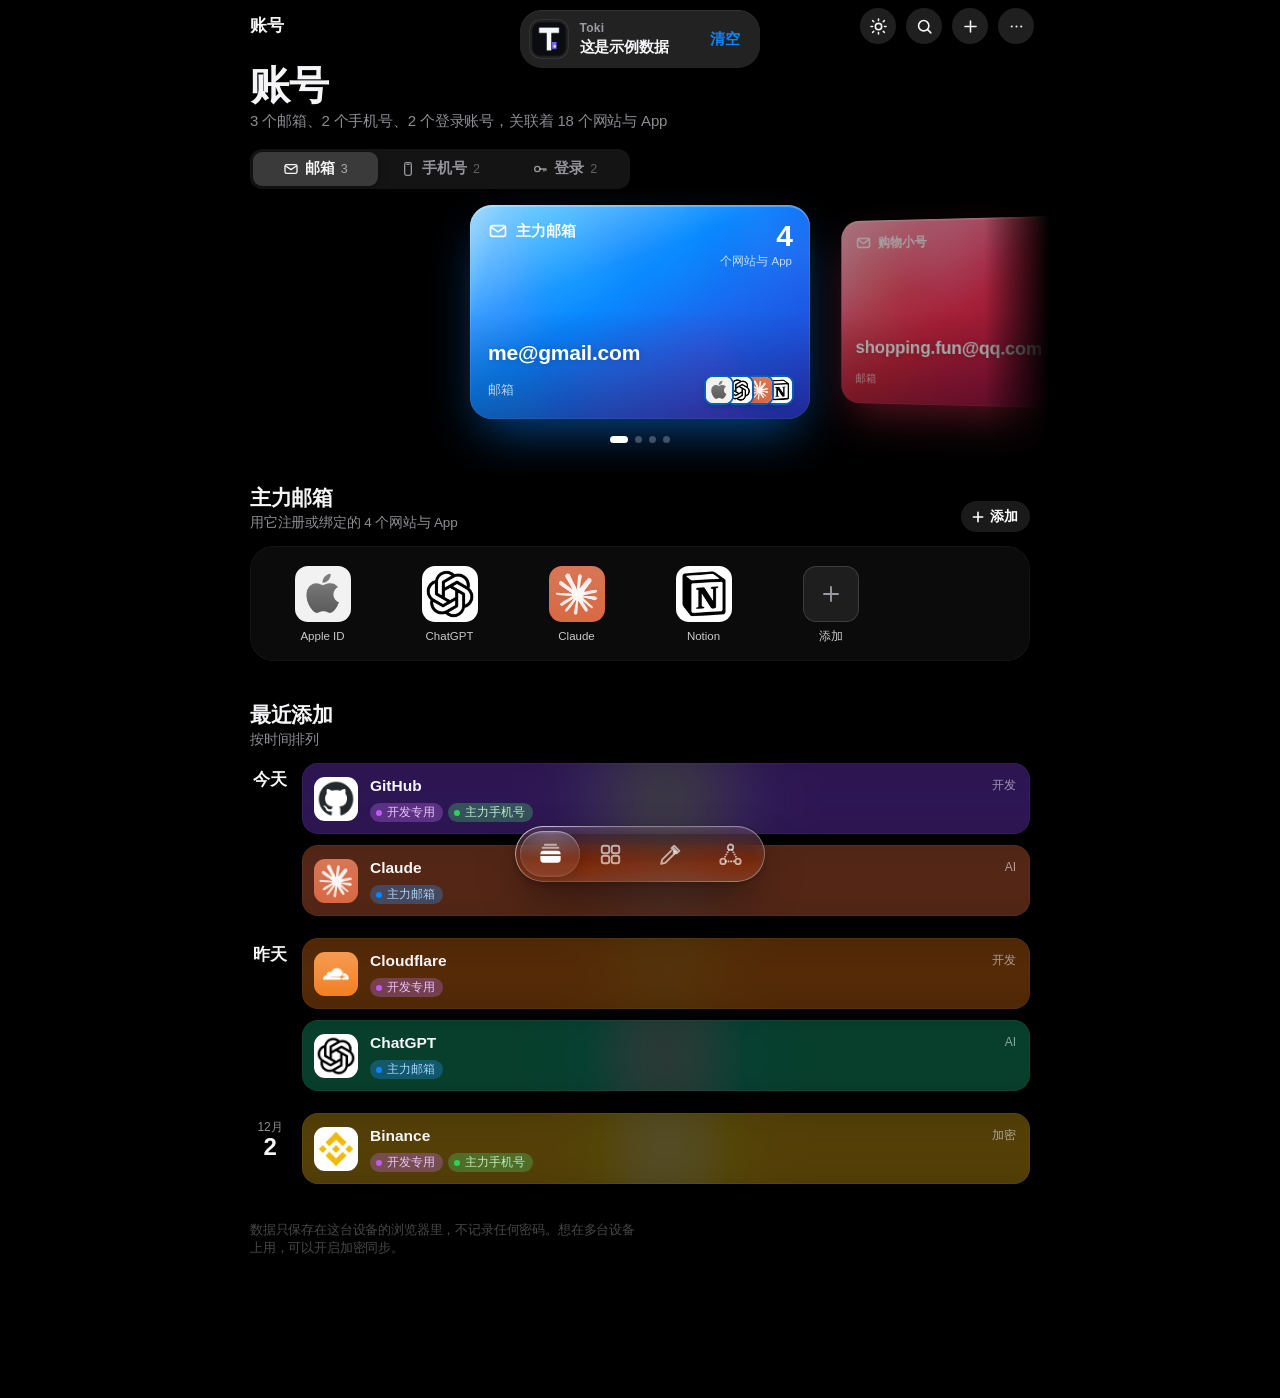
==== index.html @ 4f275119 "feat: 分类手填/备注位置/关闭按钮/平台搜索/品牌文案/Token关联账号+关系图密钥列" ====
<!doctype html>
<html lang="zh-CN">
<head>
  <meta charset="utf-8" />
  <meta name="viewport" content="width=device-width, initial-scale=1, viewport-fit=cover" />
  <meta name="theme-color" content="#000000" />
  <meta name="apple-mobile-web-app-capable" content="yes" />
  <meta name="mobile-web-app-capable" content="yes" />
  <meta name="apple-mobile-web-app-status-bar-style" content="black-translucent" />
  <meta name="apple-mobile-web-app-title" content="Toki" />
  <meta name="description" content="账号关系与 API Token 管理，一眼看清" />
  <title>Toki · 账号与密钥</title>
  <script>try{if(localStorage.getItem("atlas.theme")==="light"){document.documentElement.dataset.theme="light";document.querySelector('meta[name="apple-mobile-web-app-status-bar-style"]').content="default";document.querySelector('meta[name="theme-color"]').content="#f2f2f7"}}catch(e){}</script>
  <link rel="icon" href="logo.svg?v=toki1" type="image/svg+xml" />
  <link rel="manifest" href="manifest.webmanifest" />
  <link rel="apple-touch-icon" href="icon.png?v=toki1" />
  <link rel="stylesheet" href="styles.css?v=toki1" />
</head>
<body>
  <div class="glow" id="glow"></div>

  <header class="top" id="top">
    <div class="top-bar">
      <div class="top-title" id="topTitle">账号</div>
      <div class="top-actions">
        <button class="round theme-btn" id="themeBtn" data-act="theme" aria-label="切换深浅色"><svg class="sun" viewBox="0 0 24 24"><circle cx="12" cy="12" r="4"/><path d="M12 2.5v2M12 19.5v2M4.6 4.6l1.4 1.4M18 18l1.4 1.4M2.5 12h2M19.5 12h2M4.6 19.4 6 18M18 6l1.4-1.4"/></svg><svg class="moon" viewBox="0 0 24 24"><path d="M20 14.5A8 8 0 0 1 9.5 4a8 8 0 1 0 10.5 10.5Z"/></svg></button>
        <button class="round" id="openSearch" aria-label="搜索"><svg viewBox="0 0 24 24"><circle cx="11" cy="11" r="6.5"/><path d="m20 20-4-4"/></svg></button>
        <button class="round" id="addBtn" aria-label="添加"><svg viewBox="0 0 24 24"><path d="M12 5v14M5 12h14"/></svg></button>
        <button class="round" id="menuBtn" aria-label="更多"><svg viewBox="0 0 24 24"><circle cx="6" cy="12" r="1.3" class="f"/><circle cx="12" cy="12" r="1.3" class="f"/><circle cx="18" cy="12" r="1.3" class="f"/></svg></button>
      </div>
    </div>
    <div class="menu" id="menu" role="menu">
      <button data-act="sync"><span>加密同步<small>未开启</small></span><svg viewBox="0 0 24 24"><path d="M7 18a4.5 4.5 0 0 1-.6-8.96A6 6 0 0 1 18 9a4 4 0 0 1-.5 9H7Z"/></svg></button>
      <div class="menu-sep"></div>
      <button data-act="order"><span>调整卡片顺序</span><svg viewBox="0 0 24 24"><path d="M7 4v16M3.5 7.5 7 4l3.5 3.5M17 20V4M13.5 16.5 17 20l3.5-3.5"/></svg></button>
      <button data-act="privacy"><span>隐藏号码</span><svg viewBox="0 0 24 24"><path d="M3 12s3.5-6 9-6 9 6 9 6-3.5 6-9 6-9-6-9-6Z"/><circle cx="12" cy="12" r="2.5"/></svg></button>
      <button data-act="export"><span>导出备份</span><svg viewBox="0 0 24 24"><path d="M12 15V3M7 8l5-5 5 5M5 14v5a2 2 0 0 0 2 2h10a2 2 0 0 0 2-2v-5"/></svg></button>
      <button data-act="import"><span>导入备份</span><svg viewBox="0 0 24 24"><path d="M12 3v12M7 10l5 5 5-5M5 14v5a2 2 0 0 0 2 2h10a2 2 0 0 0 2-2v-5"/></svg></button>
      <button data-act="demo"><span>载入示例</span><svg viewBox="0 0 24 24"><path d="M4 6h16M4 12h16M4 18h10"/></svg></button>
      <div class="menu-sep"></div>
      <button data-act="download"><span>下载 App<small>GitHub Releases</small></span><svg viewBox="0 0 24 24"><path d="M14 4h6v6M20 4l-9 9M18 14v5a1 1 0 0 1-1 1H5a1 1 0 0 1-1-1V7a1 1 0 0 1 1-1h5"/></svg></button>
      <button data-act="wipe" class="destructive"><span>清空全部数据</span><svg viewBox="0 0 24 24"><path d="M4 7h16M10 11v6M14 11v6M6 7l1 13h10l1-13M9 7V4h6v3"/></svg></button>
    </div>
  </header>

  <main>
    <!-- 首页 -->
    <section class="view active" data-view="home">
      <div class="hello">
        <h1 class="large">账号</h1>
        <p class="summary" id="summary"></p>
      </div>
      <div class="kind-seg" id="kindSeg" hidden></div>
      <div class="wallet" id="wallet"></div>
      <div class="dots" id="dots"></div>

      <div class="block">
        <div class="block-head"><div><h2 id="gridTitle"></h2><p class="block-sub" id="gridSub"></p></div><button class="pill-btn" id="gridAdd"><svg viewBox="0 0 24 24"><path d="M12 5v14M5 12h14"/></svg>添加</button></div>
        <div class="panel"><div class="grid" id="grid"></div></div>
      </div>

      <div class="block">
        <div class="block-head"><div><h2>最近添加</h2><p class="block-sub">按时间排列</p></div></div>
        <div class="timeline" id="timeline"></div>
      </div>
    </section>

    <!-- 全部网站 -->
    <section class="view" data-view="sites">
      <div class="hello"><h1 class="large">网站与 App</h1><p class="summary" id="sitesSummary"></p></div>
      <div class="filters" id="filters"></div>
      <div id="siteList"></div>
    </section>

    <!-- Tokens -->
    <section class="view" data-view="tokens">
      <div class="hello"><h1 class="large">Tokens</h1><p class="summary" id="tokensSummary"></p></div>
      <div class="filters" id="tokenFilters"></div>
      <div id="tokenList"></div>
    </section>

    <!-- 关系图 -->
    <section class="view" data-view="graph">
      <div class="hello"><h1 class="large">关系图</h1><p class="summary" id="graphSummary"></p></div>
      <div class="map" id="mapBox"></div>
      <p class="map-tip" id="mapTip">点一张卡片，只看它连着的；再点一下打开详情。</p>
    </section>

    <p class="footnote" id="footnote"></p>
  </main>

  <nav class="tabbar" id="tabbar">
    <span class="tab-thumb" id="tabThumb"></span>
    <button class="active" data-tab="home" aria-label="卡包"><svg class="o" viewBox="0 0 24 24"><path d="M7 4.2h10M5 6.9h14"/><rect x="3" y="9.6" width="18" height="10.6" rx="2.8"/><path d="M3 13.4h18"/></svg><svg class="f" viewBox="0 0 24 24"><path d="M7 4.2h10M5 6.9h14" opacity=".55"/><path class="fl" fill-rule="evenodd" d="M5.8 9.6h12.4a2.8 2.8 0 0 1 2.8 2.8v5a2.8 2.8 0 0 1-2.8 2.8H5.8A2.8 2.8 0 0 1 3 17.4v-5a2.8 2.8 0 0 1 2.8-2.8ZM3 12.6v1.6h18v-1.6Z"/></svg></button>
    <button data-tab="sites" aria-label="全部 App"><svg class="o" viewBox="0 0 24 24"><rect x="3.6" y="3.6" width="7.2" height="7.2" rx="2.2"/><rect x="13.2" y="3.6" width="7.2" height="7.2" rx="2.2"/><rect x="3.6" y="13.2" width="7.2" height="7.2" rx="2.2"/><rect x="13.2" y="13.2" width="7.2" height="7.2" rx="2.2"/></svg><svg class="f" viewBox="0 0 24 24"><rect class="fl" x="3.2" y="3.2" width="8" height="8" rx="2.4"/><rect class="fl" x="12.8" y="3.2" width="8" height="8" rx="2.4"/><rect class="fl" x="3.2" y="12.8" width="8" height="8" rx="2.4"/><rect class="fl" x="12.8" y="12.8" width="8" height="8" rx="2.4"/></svg></button>
    <button data-tab="tokens" aria-label="Tokens"><svg class="o" viewBox="0 0 24 24"><path d="M14.5 5.5 18.5 9.5M15.5 3.5l5 5-2.5 2.5-5-5zM12.5 8.5 4 17l-1 4 4-1 8.5-8.5"/><circle cx="16" cy="10" r="1"/></svg><svg class="f" viewBox="0 0 24 24"><path class="fl" d="M12.4 8.1 4 16.5 3 21l4.5-1 8.4-8.4-3.5-3.5ZM16.6 3.3l4.1 4.1-2.2 2.2-4.1-4.1 2.2-2.2Z"/></svg></button>
    <button data-tab="graph" aria-label="关系图"><svg class="o" viewBox="0 0 24 24"><path class="dot" d="M10.4 7.6 6.2 15.4M13.6 7.6l4.2 7.8M7.6 18.6h8.8"/><circle cx="12" cy="5" r="2.6"/><circle cx="4.8" cy="18.6" r="2.6"/><circle cx="19.2" cy="18.6" r="2.6"/></svg><svg class="f" viewBox="0 0 24 24"><path class="dot" d="M10.4 7.6 6.2 15.4M13.6 7.6l4.2 7.8M7.6 18.6h8.8"/><circle class="fl" cx="12" cy="5" r="3.2"/><circle class="fl" cx="4.8" cy="18.6" r="3.2"/><circle class="fl" cx="19.2" cy="18.6" r="3.2"/></svg></button>
  </nav>

  <div class="scrim" id="scrim"></div>
  <div class="sheet" id="sheet" role="dialog" aria-modal="true"><div class="grabber"></div><div class="sheet-inner" id="sheetInner"></div></div>

  <div class="spot-layer" id="spotLayer">
    <div class="spot">
      <div class="spot-field">
        <svg viewBox="0 0 24 24"><circle cx="11" cy="11" r="6.5"/><path d="m20 20-4-4"/></svg>
        <input id="spotInput" placeholder="网站名、邮箱，或号码后四位" autocomplete="off" enterkeyhint="search" />
        <button class="spot-cancel" id="spotCancel">取消</button>
      </div>
      <div class="spot-results" id="spotResults"></div>
    </div>
  </div>

  <div class="toast" id="toast"></div>
  <input type="file" id="fileInput" accept="application/json" hidden />
  <script src="tokens.js?v=toki1"></script>
  <script src="app.js?v=toki1"></script>
<script>if("serviceWorker" in navigator&&location.protocol.startsWith("http"))addEventListener("load",()=>navigator.serviceWorker.register("sw.js"));</script>
</body>
</html>
---- styles.css ----
/* Atlas v3 — cinematic dark, Wallet-style identity cards */
:root{
  --bg:#000;
  --surface:rgba(255,255,255,.07);
  --surface-solid:#1c1c1e;
  --surface-2:#2c2c2e;
  --fill:rgba(118,118,128,.24);
  --fill-2:rgba(118,118,128,.36);
  --label:#f5f5f7;
  --secondary:rgba(235,235,245,.6);
  --tertiary:rgba(235,235,245,.3);
  --separator:rgba(255,255,255,.1);
  --tint:#0a84ff;
  --red:#ff453a;
  --accent:#0a84ff;
  --spring:cubic-bezier(.32,.72,0,1);
  --bounce:cubic-bezier(.34,1.45,.64,1);
  --font:-apple-system,BlinkMacSystemFont,"SF Pro Text","SF Pro Display","PingFang SC","Helvetica Neue","Microsoft YaHei",sans-serif;
  color-scheme:dark;
}
*{box-sizing:border-box;margin:0;padding:0;-webkit-tap-highlight-color:transparent}
html{background:#000}
body{font-family:var(--font);background:#000;color:var(--label);-webkit-font-smoothing:antialiased;font-size:17px;line-height:1.35;letter-spacing:-.01em;min-height:100vh;overflow-x:hidden}
button{font:inherit;color:inherit;background:none;border:0;cursor:pointer}
input,textarea{font:inherit;color:inherit}
a{color:inherit;text-decoration:none}
svg{width:22px;height:22px;fill:none;stroke:currentColor;stroke-width:1.7;stroke-linecap:round;stroke-linejoin:round;flex:none}
svg .f{fill:currentColor;stroke:none}
:focus-visible{outline:2.5px solid color-mix(in srgb,var(--tint) 70%,transparent);outline-offset:2px;border-radius:12px}

/* page glow takes the colour of the card in front */
.glow{position:fixed;inset:-20vh -20vw auto;height:90vh;z-index:-1;pointer-events:none;
  background:radial-gradient(60% 55% at 50% 30%,color-mix(in srgb,var(--accent) 42%,transparent),transparent 70%);
  opacity:.75;transition:background 0s;filter:saturate(1.1)}
.glow::after{content:"";position:absolute;inset:0;background:linear-gradient(180deg,transparent 40%,#000 95%)}

/* ---------- top bar ---------- */
.top{position:sticky;top:0;z-index:30;padding-top:env(safe-area-inset-top);transition:background .3s,box-shadow .3s}
.top.scrolled{background:rgba(0,0,0,.55);backdrop-filter:blur(24px) saturate(1.8);-webkit-backdrop-filter:blur(24px) saturate(1.8);box-shadow:0 .5px 0 var(--separator)}
.top-bar{max-width:820px;margin:0 auto;height:52px;display:flex;align-items:center;justify-content:space-between;padding:0 16px 0 20px}
.top-title{font-weight:600;font-size:17px;opacity:0;transform:translateY(5px);transition:opacity .25s,transform .35s var(--spring)}
.top.scrolled .top-title{opacity:1;transform:none}
.top-actions{display:flex;gap:10px}
.round{width:36px;height:36px;border-radius:50%;display:grid;place-items:center;background:rgba(255,255,255,.12);transition:transform .3s var(--bounce),background .2s}
.round svg{width:19px;height:19px;stroke-width:2}
.round:active{transform:scale(.88);background:rgba(255,255,255,.2)}

.menu{position:absolute;right:max(16px,calc(50% - 394px));top:calc(env(safe-area-inset-top) + 54px);width:240px;border-radius:16px;overflow:hidden;
  background:rgba(44,44,46,.82);backdrop-filter:blur(40px) saturate(1.8);-webkit-backdrop-filter:blur(40px) saturate(1.8);
  box-shadow:0 18px 60px rgba(0,0,0,.6);transform-origin:top right;transform:scale(.5);opacity:0;pointer-events:none;
  transition:transform .4s var(--spring),opacity .2s}
.menu.open{transform:none;opacity:1;pointer-events:auto}
.menu button{width:100%;display:flex;align-items:center;justify-content:space-between;padding:12px 16px;font-size:16px;text-align:left}
.menu button+button{box-shadow:inset 0 .5px 0 var(--separator)}
.menu button:active{background:var(--fill)}
.menu svg{width:20px;height:20px}
.menu .destructive{color:var(--red)}
.menu-sep{height:7px;background:rgba(0,0,0,.25)}

/* ---------- layout ---------- */
main{max-width:820px;margin:0 auto;padding:0 0 calc(110px + env(safe-area-inset-bottom))}
.view{display:none}
.view.active{display:block;animation:viewIn .45s var(--spring)}
@keyframes viewIn{from{opacity:0;transform:translateY(8px)}to{opacity:1;transform:none}}
.hello{padding:0 20px}
.large{font-size:34px;font-weight:700;letter-spacing:-.025em;line-height:1.15}
.summary{color:var(--secondary);font-size:15px;margin-top:3px;min-height:20px}
.block{padding:0 20px;margin-top:30px}
.block-head{display:flex;align-items:baseline;justify-content:space-between;margin-bottom:12px}
.block-head h2{font-size:22px;font-weight:700;letter-spacing:-.02em}
.link{color:var(--tint);font-size:16px}
.footnote{color:var(--tertiary);font-size:12.5px;line-height:1.5;margin:36px 20px 0;max-width:56ch}

/* ---------- wallet carousel ---------- */
.wallet{display:flex;gap:0;overflow-x:auto;scroll-snap-type:x mandatory;scrollbar-width:none;padding:22px 0 14px;-webkit-overflow-scrolling:touch}
.wallet::-webkit-scrollbar{display:none}
.wallet::before,.wallet::after{content:"";flex:0 0 calc(50% - min(39vw,170px))}
.wcard{flex:0 0 min(78vw,340px);aspect-ratio:1.586;scroll-snap-align:center;border-radius:22px;position:relative;overflow:hidden;text-align:left;
  background:var(--c);isolation:isolate;transform-origin:center;contain:layout paint;
  box-shadow:0 22px 50px -12px color-mix(in srgb,var(--c) 55%,transparent),0 2px 0 rgba(255,255,255,.25) inset,0 0 0 .5px rgba(255,255,255,.18) inset}
.wcard .poster{position:absolute;inset:-30%;z-index:-2;display:grid;grid-template-columns:repeat(3,1fr);opacity:.55;filter:blur(26px) saturate(1.7);transform:rotate(-12deg)}
.wcard .poster img,.wcard .poster b{width:100%;aspect-ratio:1;object-fit:cover;display:block;background:var(--pc,#fff)}
.wcard::before{content:"";position:absolute;inset:0;z-index:-1;
  background:linear-gradient(155deg,color-mix(in srgb,var(--c) 30%,rgba(255,255,255,.35)) 0%,transparent 38%),
             linear-gradient(0deg,rgba(0,0,0,.45),transparent 55%)}
.wcard .sheen{position:absolute;inset:0;z-index:-1;background:linear-gradient(105deg,transparent 35%,rgba(255,255,255,.22) 48%,transparent 60%);transform:translateX(-60%);pointer-events:none}
.wc-top{position:absolute;left:18px;right:18px;top:16px;display:flex;justify-content:space-between;align-items:flex-start}
.wc-kind{display:flex;align-items:center;gap:8px;font-size:15px;font-weight:600;color:rgba(255,255,255,.95)}
.wc-kind svg{width:20px;height:20px;stroke-width:2}
.wc-count{text-align:right;color:#fff;line-height:1}
.wc-count b{font-size:30px;font-weight:700;letter-spacing:-.03em;display:block}
.wc-count small{font-size:11.5px;opacity:.75}
.wc-value{position:absolute;left:18px;right:18px;bottom:52px;font-size:21px;font-weight:600;letter-spacing:-.01em;color:#fff;white-space:nowrap;overflow:hidden;text-overflow:ellipsis;text-shadow:0 1px 8px rgba(0,0,0,.25)}
.wc-foot{position:absolute;left:18px;right:18px;bottom:16px;display:flex;align-items:center;justify-content:space-between}
.wc-note{font-size:12.5px;color:rgba(255,255,255,.72);white-space:nowrap;overflow:hidden;text-overflow:ellipsis;max-width:45%}
.stack{display:flex;flex-direction:row-reverse}
.stack .icon{width:26px;height:26px;border-radius:7px;margin-left:-8px;box-shadow:0 0 0 1.5px color-mix(in srgb,var(--c) 70%,#000)}
.stack .more{width:26px;height:26px;border-radius:7px;margin-left:-8px;background:rgba(0,0,0,.4);color:#fff;font-size:11px;font-weight:600;display:grid;place-items:center;box-shadow:0 0 0 1.5px color-mix(in srgb,var(--c) 70%,#000)}
.wcard.ghost{background:transparent;box-shadow:inset 0 0 0 1.5px rgba(255,255,255,.18);display:grid;place-items:center;color:var(--secondary)}
.wcard.ghost::before{display:none}
.wcard.ghost div{display:flex;flex-direction:column;align-items:center;gap:8px;font-size:15px}
.wcard.ghost svg{width:30px;height:30px}
.dots{display:flex;justify-content:center;gap:7px;height:8px}
.dots i{width:7px;height:7px;border-radius:4px;background:rgba(255,255,255,.25);transition:width .4s var(--spring),background .3s}
.dots i.on{width:18px;background:#fff}

/* ---------- icon grid (home-screen style) ---------- */
.grid{display:grid;grid-template-columns:repeat(auto-fill,minmax(72px,1fr));gap:18px 10px;min-height:100px}
.app{display:flex;flex-direction:column;align-items:center;gap:7px;font-size:12px;color:rgba(255,255,255,.88);text-align:center;transition:transform .3s var(--bounce)}
.app:active{transform:scale(.9)}
.app .icon{width:60px;height:60px;border-radius:14px}
.app span{max-width:76px;white-space:nowrap;overflow:hidden;text-overflow:ellipsis}
.app.add .icon{background:rgba(255,255,255,.08);box-shadow:inset 0 0 0 1px rgba(255,255,255,.14);color:var(--secondary)}
.app.add .icon svg{width:24px;height:24px}
.grid-empty{grid-column:1/-1;color:var(--secondary);font-size:15px;padding:16px 0}

/* ---------- icons ---------- */
.icon{width:42px;height:42px;border-radius:10px;display:grid;place-items:center;flex:none;color:#fff;position:relative;overflow:hidden;
  background:linear-gradient(180deg,color-mix(in srgb,var(--c) 72%,#fff),var(--c))}
.icon svg{width:23px;height:23px;stroke-width:1.9}
.icon.lg{width:84px;height:84px;border-radius:20px}
.icon.lg svg{width:42px;height:42px;stroke-width:1.6}
.fav{background:#fff}
.fav img{width:68%;height:68%;object-fit:contain}
.fav.letter{background:linear-gradient(180deg,var(--lc1,#636366),var(--lc2,#3a3a3c));color:#fff;font-weight:600;font-size:19px}
.app .fav.letter{font-size:26px}
.icon.lg.fav.letter{font-size:38px}

/* ---------- timeline (追剧日历-style schedule) ---------- */
.timeline{display:flex;flex-direction:column;gap:14px}
.day{display:grid;grid-template-columns:44px 1fr;gap:10px}
.day-date{text-align:center;padding-top:8px;line-height:1.1}
.day-date small{display:block;font-size:12px;color:var(--secondary)}
.day-date b{font-size:24px;font-weight:600;letter-spacing:-.02em}
.day-date.today b{font-size:17px}
.day-items{display:flex;flex-direction:column;gap:8px}
.reel{position:relative;display:flex;align-items:center;gap:12px;padding:10px 12px 10px 10px;border-radius:16px;overflow:hidden;text-align:left;isolation:isolate;
  background:rgba(255,255,255,.06);box-shadow:inset 0 0 0 .5px rgba(255,255,255,.08);transition:transform .35s var(--bounce)}
.reel:active{transform:scale(.97)}
.reel .blur{position:absolute;left:-10%;top:-60%;width:60%;height:220%;z-index:-1;filter:blur(30px) saturate(1.8);opacity:.45;display:grid}
.reel .blur img,.reel .blur b{width:100%;height:100%;object-fit:cover;background:var(--pc,#555)}
.reel .icon{width:48px;height:48px;border-radius:12px}
.reel-main{flex:1;min-width:0}
.reel-title{font-size:16px;font-weight:600;white-space:nowrap;overflow:hidden;text-overflow:ellipsis}
.caps{display:flex;gap:5px;margin-top:6px;flex-wrap:nowrap;overflow:hidden}
.cap{display:inline-flex;align-items:center;gap:5px;padding:2px 8px 2px 6px;border-radius:999px;font-size:11.5px;font-weight:500;white-space:nowrap;
  background:color-mix(in srgb,var(--c) 26%,rgba(255,255,255,.06));color:color-mix(in srgb,var(--c) 35%,#fff)}
.cap i{width:6px;height:6px;border-radius:50%;background:var(--c)}
.cap.dim{background:rgba(255,255,255,.08);color:var(--secondary)}
.reel .chev,.cell .chev{width:8px;height:14px;color:var(--tertiary);stroke-width:2.4}
.reel-meta{font-size:12px;color:var(--secondary);flex:none;align-self:flex-start;padding-top:2px}

/* ---------- sites view ---------- */
.filters{display:flex;gap:8px;overflow-x:auto;scrollbar-width:none;padding:16px 20px 6px}
.filters::-webkit-scrollbar{display:none}
.filters button{flex:none;padding:7px 14px;border-radius:999px;background:rgba(255,255,255,.08);font-size:14px;font-weight:500;transition:background .25s,color .25s,transform .3s var(--bounce)}
.filters button:active{transform:scale(.94)}
.filters button.active{background:#fff;color:#000}
.cat-title{display:flex;align-items:baseline;justify-content:space-between;font-size:20px;font-weight:700;letter-spacing:-.015em;margin:24px 20px 10px}
.cat-title small{font-size:14px;font-weight:400;color:var(--secondary)}
.cat-list{display:flex;flex-direction:column;gap:8px;padding:0 20px}

/* ---------- graph ---------- */
.graph-card{position:relative;margin:18px 20px 0;height:min(66vh,580px);border-radius:24px;overflow:hidden;background:rgba(255,255,255,.04);box-shadow:inset 0 0 0 .5px rgba(255,255,255,.08)}
#graph{width:100%;height:100%;display:block;touch-action:none}

/* ---------- tab bar (floating glass) ---------- */
.tabbar{position:fixed;z-index:35;left:50%;bottom:calc(14px + env(safe-area-inset-bottom));transform:translateX(-50%);display:grid;grid-template-columns:repeat(4,80px);padding:5px;border-radius:999px;
  background:rgba(30,30,32,.62);backdrop-filter:blur(30px) saturate(1.9);-webkit-backdrop-filter:blur(30px) saturate(1.9);
  box-shadow:0 12px 40px rgba(0,0,0,.5),inset 0 .5px 0 rgba(255,255,255,.18),inset 0 0 0 .5px rgba(255,255,255,.08)}
.tabbar button{position:relative;z-index:1;display:flex;flex-direction:column;align-items:center;gap:2px;padding:7px 0 6px;font-size:10.5px;font-weight:500;color:rgba(255,255,255,.6);transition:color .3s}
.tabbar button svg{width:23px;height:23px}
.tabbar button.active{color:#fff}
.tab-thumb{position:absolute;top:5px;bottom:5px;left:5px;width:80px;border-radius:999px;background:rgba(255,255,255,.14);transition:transform .5s var(--spring)}

/* ---------- sheet ---------- */
.scrim{position:fixed;inset:0;z-index:40;background:rgba(0,0,0,.55);opacity:0;pointer-events:none;transition:opacity .45s var(--spring)}
.scrim.show{opacity:1;pointer-events:auto}
.sheet{position:fixed;z-index:41;left:0;right:0;bottom:0;margin:0 auto;width:100%;max-width:560px;max-height:calc(100vh - env(safe-area-inset-top) - 14px);
  display:flex;flex-direction:column;background:#1c1c1e;border-radius:16px 16px 0 0;overflow:hidden;box-shadow:0 -10px 50px rgba(0,0,0,.6);
  transform:translateY(105%);transition:transform .55s var(--spring);will-change:transform}
.sheet.open{transform:none}
.sheet.dragging{transition:none}
.grabber{position:absolute;z-index:3;left:50%;top:6px;width:36px;height:5px;margin-left:-18px;border-radius:3px;background:rgba(255,255,255,.3)}
.sheet-inner{display:flex;flex-direction:column;min-height:0;flex:1;position:relative}
@media (min-width:700px){
  .sheet{top:50%;bottom:auto;border-radius:20px;max-height:min(780px,calc(100vh - 80px));transform:translateY(-50%) scale(.94);opacity:0;pointer-events:none;
    transition:transform .5s var(--spring),opacity .25s}
  .sheet.open{transform:translateY(-50%);opacity:1;pointer-events:auto}
  .grabber{display:none}
}
.sheet-bar{position:relative;z-index:2;display:flex;align-items:center;justify-content:space-between;padding:14px 16px 6px;min-height:50px;flex:none}
.sheet-bar .t{font-weight:600;font-size:17px}
.sheet-bar button{color:var(--tint);font-size:17px;min-width:60px;text-align:left;transition:opacity .2s}
.sheet-bar button:last-child{text-align:right;font-weight:600}
.sheet-bar button:active{opacity:.4}
.sheet-bar.float{position:absolute;left:0;right:0;top:0}
.sheet-bar.float button{color:#fff}
.sheet-bar .x{width:30px;height:30px;min-width:0;border-radius:50%;background:rgba(0,0,0,.42);display:grid;place-items:center;margin-left:auto}
.sheet-bar .x svg{width:14px;height:14px;stroke-width:2.6}
.sheet-body{overflow-y:auto;padding:4px 20px calc(30px + env(safe-area-inset-bottom));-webkit-overflow-scrolling:touch;overscroll-behavior:contain}

/* cinematic hero inside sheets */
.cine{position:relative;margin:0 -20px;padding:64px 20px 22px;overflow:hidden;isolation:isolate;text-align:left}
.cine .backdrop{position:absolute;inset:-40px;z-index:-2;display:grid;grid-template-columns:repeat(2,1fr);filter:blur(40px) saturate(1.8);opacity:.75}
.cine .backdrop img,.cine .backdrop b{width:100%;height:100%;object-fit:cover;background:var(--pc,#444)}
.cine::after{content:"";position:absolute;inset:0;z-index:-1;background:linear-gradient(180deg,transparent 0%,rgba(28,28,30,.35) 45%,#1c1c1e 100%)}
.cine .icon.lg{box-shadow:0 14px 40px rgba(0,0,0,.45)}
.cine h2{font-size:30px;font-weight:700;letter-spacing:-.025em;margin-top:16px;line-height:1.15;word-break:break-all}
.cine .caps{margin-top:10px;flex-wrap:wrap}
.cine .wcard{width:100%;flex:none;margin:0 auto;max-width:360px;display:block}
.cine.idcine{padding-top:56px}
.cine.idcine h2{text-align:center}
.cine.idcine p{text-align:center;color:var(--secondary);font-size:15px;margin-top:4px}

.actions{display:grid;grid-template-columns:repeat(3,1fr);gap:10px;margin:4px 0 6px}
.action{display:flex;flex-direction:column;align-items:center;gap:5px;padding:11px 0;border-radius:14px;background:rgba(255,255,255,.07);color:#fff;font-size:12px;font-weight:500;transition:transform .3s var(--bounce),background .2s}
.action svg{color:var(--tint)}
.action:active{transform:scale(.94);background:rgba(255,255,255,.12)}
.action.destructive svg,.action.destructive{color:var(--red)}
.notes{background:rgba(255,255,255,.07);border-radius:14px;padding:12px 16px;font-size:16px;line-height:1.5;white-space:pre-wrap}
.sec-title{font-size:13px;color:var(--secondary);margin:22px 16px 8px}

/* grouped lists (forms, search, sheets) */
.group{background:#2c2c2e;border-radius:14px;overflow:hidden}
.cell{position:relative;width:100%;display:flex;align-items:center;gap:13px;padding:10px 16px;min-height:56px;text-align:left;transition:background .15s}
.cell:active{background:var(--fill)}
.cell+.cell::before{content:"";position:absolute;top:0;right:0;left:var(--inset,70px);height:.5px;background:var(--separator)}
.cell-main{flex:1;min-width:0}
.cell-title{display:block;font-size:17px;white-space:nowrap;overflow:hidden;text-overflow:ellipsis}
.cell-sub{display:block;font-size:13.5px;color:var(--secondary);margin-top:1px;white-space:nowrap;overflow:hidden;text-overflow:ellipsis}
.cell-detail{color:var(--secondary);font-size:16px;flex:none}
.cell.add{color:var(--tint);min-height:48px;--inset:16px}

/* forms */
.field{display:flex;align-items:center;gap:12px;padding:0 16px;min-height:48px;position:relative}
.field+.field::before,.suggest+.field::before{content:"";position:absolute;top:0;left:16px;right:0;height:.5px;background:var(--separator)}
.field label{width:64px;flex:none;font-size:16px}
.field input,.field textarea{flex:1;min-width:0;border:0;outline:none;background:none;font-size:17px;padding:12px 0}
.field textarea{resize:none;min-height:88px;line-height:1.4}
.field input::placeholder,.field textarea::placeholder{color:var(--tertiary)}
.field.stack{flex-direction:column;align-items:stretch}
.field.stack label{width:auto;padding:12px 0 0;font-size:13px;color:var(--secondary);font-weight:500}
.field.stack textarea{padding:6px 0 12px}
.hint{font-size:13px;color:var(--secondary);margin:8px 16px 0;line-height:1.4}
.field.invalid input{animation:shake .4s}
@keyframes shake{25%{transform:translateX(-5px)}50%{transform:translateX(5px)}75%{transform:translateX(-3px)}}
.seg-inline{position:relative;display:grid;grid-template-columns:1fr 1fr;padding:2px;border-radius:10px;background:var(--fill)}
.seg-inline button{position:relative;z-index:1;padding:7px;border-radius:8px;font-size:14px;font-weight:500}
.seg-inline .thumb{position:absolute;top:2px;bottom:2px;left:2px;width:calc(50% - 2px);border-radius:8px;background:#636366;box-shadow:0 3px 8px rgba(0,0,0,.3);transition:transform .45s var(--spring)}
.seg-inline.right .thumb{transform:translateX(100%)}
.seg-inline.three{grid-template-columns:repeat(3,1fr)}
.seg-inline.three .thumb{width:calc((100% - 4px) / 3);transform:translateX(calc(var(--k,0) * 100%))}
.colors{display:flex;gap:12px;padding:14px 16px;flex-wrap:wrap}
.color{width:30px;height:30px;border-radius:50%;background:var(--c);transition:transform .35s var(--bounce),box-shadow .2s}
.color.active{box-shadow:0 0 0 2px #2c2c2e,0 0 0 4.5px var(--c)}
.color:active{transform:scale(.85)}
.preview{margin:4px auto 18px;max-width:340px}
.preview .wcard{width:100%;display:block}
.check-cell{display:flex;align-items:center;gap:12px;padding:0 16px;min-height:48px;width:100%;text-align:left;position:relative}
.check-cell+.check-cell::before{content:"";position:absolute;top:0;left:16px;right:0;height:.5px;background:var(--separator)}
.check-cell .tick{margin-left:auto;color:var(--tint);opacity:0;transform:scale(.4);transition:opacity .2s,transform .35s var(--bounce)}
.check-cell.on .tick{opacity:1;transform:none}
.check-cell i{width:10px;height:10px;border-radius:50%;background:var(--c);flex:none}
.cats{display:flex;flex-wrap:wrap;gap:8px;padding:12px 16px}
.cats button{padding:6px 12px;border-radius:999px;background:var(--fill);font-size:15px;transition:background .25s,color .25s}
.cats button.active{background:var(--tint);color:#fff}
.suggest{display:flex;gap:8px;overflow-x:auto;scrollbar-width:none;padding:2px 16px 12px;position:relative}
.suggest:empty{display:none}
.suggest::-webkit-scrollbar{display:none}
.suggest button{flex:none;display:flex;align-items:center;gap:7px;padding:5px 11px 5px 5px;border-radius:999px;background:var(--fill);font-size:14px;animation:pop .35s var(--bounce) backwards}
.suggest .icon{width:22px;height:22px;border-radius:6px}
.suggest .fav.letter{font-size:11px}
@keyframes pop{from{opacity:0;transform:scale(.8)}}

.alert{padding:28px 4px 6px;text-align:center}
.alert h3{font-size:17px;font-weight:600}
.alert p{font-size:14px;color:var(--secondary);margin-top:6px;line-height:1.45}
.alert-actions{display:flex;flex-direction:column;gap:10px;margin-top:20px}
.alert-actions button{padding:14px;border-radius:14px;background:#2c2c2e;font-size:17px;color:var(--tint)}
.alert-actions .destructive{color:var(--red);font-weight:600}

/* empty */
.empty{text-align:center;padding:40px 24px}
.empty h3{font-size:22px;font-weight:700}
.empty p{color:var(--secondary);font-size:15px;margin:6px auto 18px;max-width:300px}
.btn-filled{display:inline-flex;align-items:center;justify-content:center;padding:12px 22px;border-radius:999px;background:#fff;color:#000;font-weight:600;font-size:16px;transition:transform .3s var(--bounce)}
.btn-filled:active{transform:scale(.95)}

/* ---------- spotlight ---------- */
.spot-layer{position:fixed;inset:0;z-index:60;background:rgba(0,0,0,.6);backdrop-filter:blur(30px) saturate(1.6);-webkit-backdrop-filter:blur(30px) saturate(1.6);opacity:0;pointer-events:none;transition:opacity .25s}
.spot-layer.show{opacity:1;pointer-events:auto}
.spot{max-width:640px;margin:0 auto;padding:calc(env(safe-area-inset-top) + 12px) 16px 20px;height:100%;display:flex;flex-direction:column;transform:translateY(-12px) scale(.98);transition:transform .45s var(--spring)}
.spot-layer.show .spot{transform:none}
.spot-field{display:flex;align-items:center;gap:8px;position:relative}
.spot-field svg{position:absolute;left:11px;width:18px;height:18px;color:var(--secondary)}
.spot-field input{flex:1;min-width:0;padding:11px 12px 11px 36px;border-radius:12px;border:0;outline:none;background:rgba(118,118,128,.3);font-size:17px}
.spot-cancel{color:var(--tint);font-size:17px;padding:4px}
.spot-results{flex:1;overflow-y:auto;padding-top:8px}
.spot-results .sec-title{font-size:15px;font-weight:600;margin:16px 4px 8px}
.spot-results mark{background:none;color:#fff;font-weight:700}
.spot-results .reel{margin-bottom:8px}
.spot-results .reel.sel{box-shadow:inset 0 0 0 1.5px var(--tint)}
.spot-empty{text-align:center;color:var(--secondary);padding:50px 20px;font-size:15px;line-height:1.5}
.spot-empty .btn-filled{margin-top:16px}

/* ---------- toast: notification banner ---------- */
.toast{position:fixed;left:50%;top:calc(env(safe-area-inset-top) + 10px);z-index:80;display:flex;align-items:center;gap:12px;padding:10px 12px 10px 10px;border-radius:22px;min-width:240px;max-width:calc(100vw - 24px);
  background:rgba(44,44,46,.78);backdrop-filter:blur(30px) saturate(1.8);-webkit-backdrop-filter:blur(30px) saturate(1.8);
  box-shadow:0 14px 44px rgba(0,0,0,.5),inset 0 .5px 0 rgba(255,255,255,.15);
  transform:translate(-50%,-180%);opacity:0;transition:transform .55s var(--spring),opacity .3s}
.toast.show{transform:translate(-50%,0);opacity:1}
.toast .ti{width:34px;height:34px;border-radius:9px;display:grid;place-items:center;background:linear-gradient(180deg,#5ac8fa,#0a84ff);flex:none}
.toast .ti svg{width:19px;height:19px;stroke-width:2.2;color:#fff}
.toast .tt{flex:1;min-width:0;font-size:15px;font-weight:600;white-space:nowrap;overflow:hidden;text-overflow:ellipsis}
.toast button{color:var(--tint);font-weight:600;padding:4px 8px;font-size:15px}

@media (min-width:700px){
  .large{font-size:40px}
  .hello{padding-top:10px}
}
@media (prefers-reduced-motion:reduce){
  *,*::before,*::after{animation:none!important;transition-duration:.01ms!important}
}
.stack .fav.letter{font-size:12px}
.colors{justify-content:space-between;flex-wrap:nowrap;gap:6px}

/* ---- v3.1 spacing & calmer lower half ---- */
main{padding-bottom:calc(140px + env(safe-area-inset-bottom))}
.dots{margin-top:2px}
.block{margin-top:40px}
.block-head{align-items:flex-end;margin-bottom:14px}
.block-head h2{font-size:21px}
.block-sub{font-size:13.5px;color:var(--secondary);margin-top:2px}
.pill-btn{display:inline-flex;align-items:center;gap:4px;padding:6px 12px 6px 9px;border-radius:999px;background:rgba(255,255,255,.1);font-size:14px;font-weight:600;color:#fff;transition:transform .3s var(--bounce)}
.pill-btn svg{width:16px;height:16px;stroke-width:2.4}
.pill-btn:active{transform:scale(.92)}
.panel{border-radius:24px;padding:20px 12px 16px;background:rgba(255,255,255,.045);box-shadow:inset 0 0 0 .5px rgba(255,255,255,.07)}
.grid{grid-template-columns:repeat(4,1fr);gap:20px 6px;min-height:0}
@media (min-width:560px){.grid{grid-template-columns:repeat(6,1fr)}}
.app .icon{width:56px;height:56px;border-radius:13px}
.app span{font-size:11.5px;color:rgba(255,255,255,.78)}
.app .icon.more{font-size:15px;font-weight:600;color:#fff}
.grid-empty{padding:6px 8px}
.timeline{gap:22px}
.day{grid-template-columns:40px 1fr;gap:12px}
.day-items{gap:10px}
.reel{padding:12px 14px 12px 12px;background:rgba(255,255,255,.045)}
.reel .blur{opacity:.26;width:45%}
.reel .icon{width:44px;height:44px;border-radius:11px}
.reel-title{font-size:15.5px}
.caps{margin-top:5px}
.cat-list{gap:10px}
.tabbar{grid-template-columns:repeat(4,76px)}
.tab-thumb{width:76px}

/* sheet: leave room at the top like iOS, keyboard-aware */
@media (max-width:699px){.sheet{max-height:calc(100dvh - max(env(safe-area-inset-top),20px) - 10px);transition:transform .55s var(--spring),bottom .25s ease,max-height .25s ease}}
.form-hero{position:relative;overflow:hidden;isolation:isolate;display:flex;flex-direction:column;align-items:center;gap:10px;margin:0 -20px 18px;padding:14px 20px 4px}
.form-hero .blur{position:absolute;left:25%;right:25%;top:-40%;height:140%;z-index:-1;filter:blur(40px) saturate(1.8);opacity:.5;display:grid}
.form-hero .blur b{width:100%;height:100%;background:var(--pc)}
.form-hero .icon.lg{width:72px;height:72px;border-radius:17px;animation:pop .4s var(--bounce)}
.form-hero b{font-size:20px;font-weight:700;letter-spacing:-.01em;max-width:100%;overflow:hidden;text-overflow:ellipsis;white-space:nowrap}
.hint.dup{color:#ff9f0a}
.hint.dup button{color:var(--tint);font-size:13px}
.check-cell{min-height:52px}
.check-cell .cell-title{font-size:16px}
.check-cell .cell-sub{font-size:12.5px}
.form-hero{overflow:visible;background:radial-gradient(45% 80% at 50% 35%,color-mix(in srgb,var(--pc,transparent) 40%,transparent),transparent 72%);transition:background .4s}
.toast .ti{width:38px;height:38px;border-radius:10px;background:none;box-shadow:0 0 0 .5px rgba(255,255,255,.15)}
.toast .tx{flex:1;min-width:0;display:flex;flex-direction:column;gap:1px}
.toast .tn{font-size:12px;font-weight:600;color:var(--secondary);letter-spacing:.02em}
.toast .tt{font-size:15px}
/* sync */
.menu button span small{display:block;font-size:12.5px;color:var(--secondary);font-weight:400;margin-top:1px}
.sync-hero p{font-size:14px;color:var(--secondary);text-align:center}
.sync-ic{display:grid;place-items:center;background:linear-gradient(160deg,#64d2ff,#0a84ff 55%,#5e5ce6);color:#fff}
.sync-ic svg{width:40px;height:40px;stroke:#fff;stroke-width:1.8;fill:rgba(255,255,255,.18)}
.sync-state.error{color:#ff9f0a}
.sync-state.syncing{color:var(--tint)}
.hint a{color:var(--tint)}
.cell-title.tint{color:var(--tint)}
.destructive-text{color:#ff453a}
.sheet-bar button:disabled{opacity:.5}
body.is-empty main .block, body.is-empty #dots{display:none}
.wcard.ghost.first{display:flex;flex-direction:column;align-items:center;justify-content:center;gap:8px;text-align:center;padding:24px;border-style:solid;border-color:rgba(255,255,255,.12);background:radial-gradient(80% 90% at 50% 0%,rgba(10,132,255,.22),transparent 70%),rgba(255,255,255,.04)}
.wcard.ghost.first img{width:58px;height:58px;border-radius:14px;box-shadow:0 10px 30px rgba(0,0,0,.5)}
.wcard.ghost.first b{font-size:18px;font-weight:700;color:#fff;margin-top:4px}
.wcard.ghost.first span{font-size:13.5px;color:var(--secondary)}
.wcard.ghost.first em{font-style:normal;display:inline-flex;align-items:center;gap:4px;margin-top:6px;padding:7px 14px 7px 10px;border-radius:999px;background:#fff;color:#000;font-weight:600;font-size:14px}
.wcard.ghost.first em svg{width:16px;height:16px;stroke:#000;stroke-width:2.4}
.menu [hidden]{display:none}
.day{min-width:0}.day-items{min-width:0}.reel{min-width:0}
@media (min-width:700px){.wallet{-webkit-mask-image:linear-gradient(90deg,transparent,#000 8%,#000 92%,transparent);mask-image:linear-gradient(90deg,transparent,#000 8%,#000 92%,transparent)}}

/* ================= v4 ================= */
/* gradient card skins */
.wcard{background:var(--g,var(--c))}
.wcard .poster{opacity:.28;mix-blend-mode:soft-light;filter:blur(22px) saturate(1.4)}
.wcard::before{background:linear-gradient(160deg,rgba(255,255,255,.28) 0%,transparent 34%),linear-gradient(0deg,rgba(0,0,0,.28),transparent 50%)}
.wcard[data-static]{pointer-events:none}
.colors{display:grid;grid-template-columns:repeat(5,1fr);gap:14px 10px;padding:16px}
.color{width:auto;height:auto;aspect-ratio:1.586;border-radius:9px;background:var(--g);display:flex;align-items:flex-end;padding:5px 6px;position:relative}
.color span{font-size:11px;font-weight:600;color:rgba(255,255,255,.92);text-shadow:0 1px 3px rgba(0,0,0,.25)}
.color.active{box-shadow:0 0 0 2px var(--group-bg,#2c2c2e),0 0 0 4px var(--c)}

/* icon-only tab bar */
.tabbar{grid-template-columns:repeat(4,58px);padding:5px}
.tab-thumb{width:58px}
.tabbar button{padding:12px 0;gap:0}
.tabbar button svg{width:24px;height:24px}

/* relationship map */
.map{position:relative;margin:26px 20px 0}
.map .threads{position:absolute;left:0;top:0;overflow:visible;pointer-events:none}
.threads path{fill:none;stroke:var(--c);stroke-width:1.8;stroke-opacity:.5;stroke-linecap:round;transition:stroke-opacity .3s,stroke-width .3s}
.map.focus .threads path{stroke-opacity:.07}
.map.focus .threads path.on{stroke-opacity:1;stroke-width:2.4}
.mcard{position:absolute;left:0;height:62px;border-radius:12px;padding:8px 10px;text-align:left;color:#fff;background:var(--g,var(--c));overflow:hidden;display:flex;flex-direction:column;justify-content:space-between;
  box-shadow:0 10px 24px -10px color-mix(in srgb,var(--c) 70%,transparent),inset 0 1px 0 rgba(255,255,255,.28);transition:transform .35s var(--bounce),opacity .3s}
.mcard:active{transform:scale(.95)}
.mk{display:flex;align-items:center;justify-content:space-between}
.mk svg{width:16px;height:16px;stroke-width:2;opacity:.9}
.mk b{font-size:15px;font-weight:700;line-height:1}
.mv{font-size:13px;font-weight:600;white-space:nowrap;overflow:hidden;text-overflow:ellipsis;line-height:1.15}
.ms{font-size:10.5px;opacity:.75;white-space:nowrap;overflow:hidden;text-overflow:ellipsis;line-height:1.1;margin-top:-2px}
.mcard:has(.ms) .mv{margin-top:2px}
.map.focus .mcard{opacity:.4}
.map.focus .mcard.on{opacity:1;transform:scale(1.04)}
.mapp{position:absolute;height:54px;display:flex;align-items:center;gap:8px;text-align:left;transition:opacity .3s;padding-right:4px}
.mapp .icon{width:30px;height:30px;border-radius:8px;flex:none}
.mapp .fav.letter{font-size:14px}
.mn{font-size:13.5px;font-weight:500;white-space:nowrap;overflow:hidden;text-overflow:ellipsis;min-width:0;flex:1}
.mdots{display:flex;gap:3px;flex:none;padding-right:2px}
.mdots i{width:6px;height:6px;border-radius:50%;background:var(--c)}
.mapp.loose .icon{opacity:.5}
.map.focus .mapp{opacity:.28}
.map.focus .mapp.on{opacity:1}
/* 关系图列标题 + 密钥列 */
.mcol-head{position:absolute;top:-18px;font-size:11px;font-weight:600;color:var(--tertiary);letter-spacing:.08em;white-space:nowrap}
.tok-thread{stroke-dasharray:none!important}
.mtok{position:absolute;height:44px;display:flex;align-items:center;gap:8px;text-align:left;padding:0 8px;border-radius:10px;
  background:color-mix(in srgb,var(--c) 16%,var(--fill));border:1px solid color-mix(in srgb,var(--c) 32%,transparent);
  transition:opacity .3s,transform .3s var(--bounce)}
.mtok:active{transform:scale(.96)}
.mtok-i{width:24px;height:24px;border-radius:7px;flex:none;display:grid;place-items:center;font-size:12px;font-weight:700;color:#fff;background:var(--c)}
.mtok-n{font-size:12.5px;font-weight:600;white-space:nowrap;overflow:hidden;text-overflow:ellipsis;min-width:0;flex:1}
.mtok-c{font-size:10px;color:var(--secondary);flex:none;max-width:44px;white-space:nowrap;overflow:hidden;text-overflow:ellipsis}
.map.focus .mtok{opacity:.28}
.map.focus .mtok.on{opacity:1;transform:scale(1.03)}
.map-tip{color:var(--tertiary);font-size:13px;margin:22px 20px 0}
.map .empty{padding-top:60px}

/* app picker */
.pick-head{flex:none;padding:2px 16px 0}
.pk-field input{background:var(--fill)}
.pk-cats{padding:12px 0 6px;margin:0 -16px;padding-left:16px;padding-right:16px}
.pick-grid{display:grid;grid-template-columns:repeat(4,1fr);gap:18px 6px;padding-top:12px}
@media (min-width:480px){.pick-grid{grid-template-columns:repeat(5,1fr)}}
.pk{position:relative;display:flex;flex-direction:column;align-items:center;gap:6px;font-size:12px;text-align:center;min-width:0}
.pk .icon{width:56px;height:56px;border-radius:14px;transition:box-shadow .2s,transform .3s var(--bounce)}
.pk>span:not(.icon){max-width:100%;white-space:nowrap;overflow:hidden;text-overflow:ellipsis;color:var(--label)}
.pk small{font-size:10.5px;color:var(--tertiary);margin-top:-4px}
.pk.had .icon{opacity:.4}
.pk-tick{position:absolute;top:-5px;left:calc(50% + 18px);width:22px;height:22px;border-radius:50%;background:var(--tint);display:grid;place-items:center;opacity:0;transform:scale(.3);transition:opacity .2s,transform .35s var(--bounce);box-shadow:0 0 0 2px var(--sheet-bg,#1c1c1e)}
.pk-tick svg{width:13px;height:13px;stroke:#fff;stroke-width:3}
.pk.on .pk-tick{opacity:1;transform:none}
.pk.on .icon{box-shadow:0 0 0 2.5px var(--tint)}
.pk.custom .icon{background:var(--fill);color:var(--secondary)}
.pk.custom span:not(.icon){color:var(--tint)}
.pk-stack{display:flex;justify-content:center}
.pk-stack .icon.lg{width:64px;height:64px;border-radius:16px;margin:0 -9px;box-shadow:0 0 0 3px var(--sheet-bg,#1c1c1e),0 10px 24px rgba(0,0,0,.3);animation:pop .4s var(--bounce) backwards}
.pk-stack .icon.lg:nth-child(2){animation-delay:.04s}.pk-stack .icon.lg:nth-child(3){animation-delay:.08s}.pk-stack .icon.lg:nth-child(4){animation-delay:.12s}.pk-stack .icon.lg:nth-child(5){animation-delay:.16s}
.pk-stack .icon.lg.fav.letter{font-size:28px}
.sheet-bar button:disabled{color:var(--tertiary);opacity:1}

/* theme switch: crossfade colours once, only when the person flips it */
.theming,.theming *{transition:background-color .4s,color .4s!important}

/* ================= light appearance ================= */
html[data-theme=light]{
  --bg:#f2f2f7;--label:#1d1d1f;--secondary:rgba(60,60,67,.62);--tertiary:rgba(60,60,67,.32);--separator:rgba(60,60,67,.14);
  --fill:rgba(118,118,128,.12);--fill-2:rgba(118,118,128,.2);--tint:#007aff;--red:#ff3b30;--group-bg:#fff;--sheet-bg:#f2f2f7;color-scheme:light}
html[data-theme=light],html[data-theme=light] body{background:#f2f2f7}
html[data-theme=light] .glow{background:radial-gradient(60% 55% at 50% 30%,color-mix(in srgb,var(--accent) 26%,transparent),transparent 70%);opacity:1}
html[data-theme=light] .glow::after{background:linear-gradient(180deg,transparent 40%,#f2f2f7 95%)}
html[data-theme=light] .top.scrolled{background:rgba(242,242,247,.72)}
html[data-theme=light] .round{background:rgba(255,255,255,.75);box-shadow:0 1px 3px rgba(0,0,0,.08)}
html[data-theme=light] .round:active{background:#fff}
html[data-theme=light] .menu{background:rgba(255,255,255,.86);box-shadow:0 18px 60px rgba(0,0,0,.18)}
html[data-theme=light] .menu-sep{background:rgba(0,0,0,.05)}
html[data-theme=light] .pill-btn{background:rgba(255,255,255,.85);color:var(--label);box-shadow:0 1px 3px rgba(0,0,0,.06)}
html[data-theme=light] .panel{background:#fff;box-shadow:0 1px 2px rgba(0,0,0,.04),0 8px 30px rgba(0,0,0,.04)}
html[data-theme=light] .app span{color:rgba(29,29,31,.8)}
html[data-theme=light] .app.add .icon{background:var(--fill);box-shadow:none}
html[data-theme=light] .dots i{background:rgba(0,0,0,.18)}
html[data-theme=light] .dots i.on{background:#1d1d1f}
html[data-theme=light] .wcard.ghost{box-shadow:inset 0 0 0 1.5px rgba(0,0,0,.12)}
html[data-theme=light] .wcard.ghost.first{background:radial-gradient(80% 90% at 50% 0%,rgba(0,122,255,.14),transparent 70%),#fff}
html[data-theme=light] .wcard.ghost.first b{color:var(--label)}
html[data-theme=light] .reel{background:#fff;box-shadow:0 1px 2px rgba(0,0,0,.04)}
html[data-theme=light] .reel .blur{opacity:.16}
html[data-theme=light] .cap{background:color-mix(in srgb,var(--c) 14%,#fff);color:color-mix(in srgb,var(--c) 70%,#000)}
html[data-theme=light] .cap.dim{background:var(--fill);color:var(--secondary)}
html[data-theme=light] .filters button{background:rgba(255,255,255,.85);box-shadow:0 1px 2px rgba(0,0,0,.05)}
html[data-theme=light] .filters button.active{background:#1d1d1f;color:#fff}
html[data-theme=light] .tabbar{background:rgba(255,255,255,.72);box-shadow:0 10px 34px rgba(0,0,0,.12),inset 0 0 0 .5px rgba(0,0,0,.06)}
html[data-theme=light] .tabbar button{color:rgba(60,60,67,.55)}
html[data-theme=light] .tabbar button.active{color:#1d1d1f}
html[data-theme=light] .tab-thumb{background:rgba(0,0,0,.07)}
html[data-theme=light] .scrim{background:rgba(0,0,0,.28)}
html[data-theme=light] .sheet{background:#f2f2f7;box-shadow:0 -10px 50px rgba(0,0,0,.15)}
html[data-theme=light] .grabber{background:rgba(0,0,0,.18)}
html[data-theme=light] .cine::after{background:linear-gradient(180deg,transparent 0%,rgba(242,242,247,.4) 45%,#f2f2f7 100%)}
html[data-theme=light] .cine .backdrop{opacity:.45}
html[data-theme=light] .sheet-bar.float button.x{background:rgba(255,255,255,.7);color:#1d1d1f}
html[data-theme=light] .action{background:#fff;color:var(--label)}
html[data-theme=light] .notes,html[data-theme=light] .group{background:#fff}
html[data-theme=light] .seg-inline .thumb{background:#fff;box-shadow:0 3px 8px rgba(0,0,0,.12)}
html[data-theme=light] .alert-actions button{background:#fff}
html[data-theme=light] .btn-filled{background:#1d1d1f;color:#fff}
html[data-theme=light] .spot-layer{background:rgba(242,242,247,.7)}
html[data-theme=light] .spot-results mark{color:#000}
html[data-theme=light] .toast{background:rgba(255,255,255,.86);box-shadow:0 14px 44px rgba(0,0,0,.15)}
html[data-theme=light] .wcard{box-shadow:0 20px 40px -14px color-mix(in srgb,var(--c) 60%,transparent),0 2px 0 rgba(255,255,255,.3) inset}
html[data-theme=light] .mcard{box-shadow:0 8px 20px -8px color-mix(in srgb,var(--c) 60%,transparent),inset 0 1px 0 rgba(255,255,255,.3)}
html[data-theme=light] .threads path{stroke-opacity:.6}
html[data-theme=light] .map.focus .threads path{stroke-opacity:.08}
html[data-theme=light] .map.focus .threads path.on{stroke-opacity:1}
html[data-theme=light] .form-hero{background:radial-gradient(45% 80% at 50% 35%,color-mix(in srgb,var(--pc,transparent) 22%,transparent),transparent 72%)}
html[data-theme=light] .fav{box-shadow:inset 0 0 0 .5px rgba(0,0,0,.08)}
html[data-theme=light] .check-cell .tick{color:var(--tint)}
.threads path{stroke-opacity:.62}
.pick-grid{min-height:58vh;align-content:start}
html[data-theme=light] .reel .blur{opacity:.11}
/* v4.1 sharp bundled icons, handles */
.fav.full{background:#fff}
.fav.full img{width:100%;height:100%;object-fit:cover}
.pk.had .icon{opacity:1}
.hd{font-style:normal;font-weight:400;color:var(--secondary);margin-left:6px;font-size:.9em}
.acc-handle{font-size:16px;color:var(--secondary);margin-top:4px}
.hd-field .icon{width:28px;height:28px;border-radius:7px}
.hd-field .fav.letter{font-size:13px}
.hd-field input{padding-left:2px}
/* v5 email / phone decks */
.kind-seg{position:relative;display:flex;margin:18px 20px 0;padding:3px;border-radius:12px;background:rgba(255,255,255,.08);max-width:380px}
.kind-seg[hidden]{display:none}
.kind-seg .thumb{position:absolute;top:3px;bottom:3px;left:3px;width:calc((100% - 6px) / 3);transform:translateX(calc(var(--k,0) * 100%));border-radius:9px;background:rgba(255,255,255,.16);box-shadow:0 3px 10px rgba(0,0,0,.25);transition:transform .38s cubic-bezier(.32,.72,0,1)}
.kind-seg button{position:relative;flex:1;display:flex;align-items:center;justify-content:center;gap:6px;height:34px;font-size:14.5px;font-weight:600;color:var(--secondary);transition:color .25s}
.kind-seg button.on{color:var(--label,#fff)}
.kind-seg svg{width:16px;height:16px;stroke-width:2}
.kind-seg b{font-weight:500;font-size:12.5px;opacity:.6}
.wallet{padding-top:16px}
/* SIM-style phone card: clipped corner, gold chip */
.wcard.sim{clip-path:polygon(34px 0,100% 0,100% 100%,0 100%,0 34px);border-radius:20px}
.wcard.sim .wc-top{left:22px}
.wcard.sim .wc-kind{gap:10px}
.wcard .chip{width:34px;height:26px;flex:none;fill:none;stroke:rgba(110,75,0,.5);stroke-width:1.1;background:linear-gradient(135deg,#f8e3a0,#d6ad4a 55%,#b88a2a);border-radius:6px;box-shadow:0 1px 3px rgba(0,0,0,.3),inset 0 1px 0 rgba(255,255,255,.5)}
.wcard .chip rect{stroke:none}
.wcard.sim .wc-value{font-variant-numeric:tabular-nums;letter-spacing:.04em;font-size:22px}
.wcard.ghost.sim{clip-path:none}
/* map group labels */
.mgroup{position:absolute;left:0;display:flex;align-items:center;gap:5px;font-size:12.5px;font-weight:600;color:var(--secondary);letter-spacing:.02em}
.mgroup svg{width:14px;height:14px;stroke-width:2}
html[data-theme=light] .kind-seg{background:rgba(118,118,128,.12)}
html[data-theme=light] .kind-seg .thumb{background:#fff;box-shadow:0 3px 8px rgba(0,0,0,.12)}
html[data-theme=light] .kind-seg button.on{color:#000}
/* v5.1 standalone theme toggle: sun in dark mode, moon in light mode */
.theme-btn{position:relative}
.theme-btn svg{position:absolute;inset:0;margin:auto;transition:transform .5s var(--bounce),opacity .3s}
.theme-btn .moon{opacity:0;transform:rotate(-90deg) scale(.5)}
html[data-theme=light] .theme-btn .sun{opacity:0;transform:rotate(90deg) scale(.5)}
html[data-theme=light] .theme-btn .moon{opacity:1;transform:none}

/* v5.2 tactile top buttons */
.round{position:relative}
.round::after{content:'';position:absolute;inset:0;border-radius:50%;pointer-events:none;opacity:0}
.round svg,.round circle{transform-box:fill-box;transform-origin:center}
.round svg{transform-origin:center}
@media (hover:hover){.round:hover{background:rgba(255,255,255,.16)}html[data-theme=light] .round:hover{background:#fff}}
.theme-btn .sun path{transition:transform .6s var(--bounce);transform-box:view-box;transform-origin:12px 12px}
html[data-theme=light] .theme-btn .sun path{transform:rotate(45deg) scale(.6)}
::view-transition-old(root),::view-transition-new(root){animation:none;mix-blend-mode:normal}
::view-transition-new(root){z-index:2}

/* username drawer in the app picker */
.pk.open .icon{box-shadow:0 0 0 2.5px var(--tint),0 8px 20px rgba(0,0,0,.25);transform:translateY(-2px)}
.pk small.hd-on{color:var(--tint);max-width:100%;overflow:hidden;text-overflow:ellipsis;white-space:nowrap}
.pk-exp{grid-column:1/-1;position:relative;overflow:hidden;margin-top:-6px}
.pk-exp::before{content:'';position:absolute;top:2px;left:calc(var(--ax) - 8px);width:16px;height:16px;background:var(--fill);transform:rotate(45deg);border-radius:3px;clip-path:polygon(0 0,100% 0,0 100%)}
.pk-exp-in{position:relative;margin-top:9px;display:flex;align-items:center;gap:12px;padding:12px 12px 12px 14px;border-radius:16px;background:var(--fill)}
.pk-exp-in .icon{width:38px;height:38px;border-radius:10px;flex:none}
.pk-exp-f{flex:1;min-width:0;display:flex;flex-direction:column;gap:3px}
.pk-exp-f label{font-size:12px;color:var(--secondary)}
.pk-exp-f input{font:inherit;font-size:16px;background:none;border:0;outline:0;color:var(--label);padding:0;width:100%}
.pk-exp-x{flex:none;height:32px;padding:0 14px;border-radius:16px;background:var(--tint);color:#fff;font-weight:600;font-size:14px;transition:transform .25s var(--bounce)}
.pk-exp-x:active{transform:scale(.9)}

/* v5.3 polish */
/* card glow was cut off by the scroller: give it room, then pull the content back up */
.wallet{padding-bottom:52px;margin-bottom:-38px}
.wcard{--ring:color-mix(in srgb,var(--c) 72%,#000);transition:scale .35s var(--bounce)}
.wcard:active{scale:.975}
.wcard .stack>*,html[data-theme=light] .wcard .stack>.fav{margin-left:-6px;box-shadow:0 0 0 2px var(--ring),0 3px 8px rgba(0,0,0,.22)}
/* tab views slide in from the side you came from */
.view.active{animation:viewIn .5s var(--spring)}
.view.active.from-r{animation-name:viewInR}.view.active.from-l{animation-name:viewInL}
@keyframes viewInR{from{opacity:0;transform:translateX(26px)}to{opacity:1;transform:none}}
@keyframes viewInL{from{opacity:0;transform:translateX(-26px)}to{opacity:1;transform:none}}
.tabbar button svg{transition:transform .45s var(--bounce)}
.tabbar button.active svg{transform:translateY(-1px) scale(1.08)}
.tabbar button:active svg{transform:scale(.82)}
.dots i{transition:width .5s var(--bounce),background .3s}
.kind-seg button{transition:color .3s,transform .3s var(--bounce)}
.kind-seg button:active{transform:scale(.95)}
.pill-btn:active,.btn-filled:active{transform:scale(.93)}
.sheet .enter .group,.sheet .enter .sec-title,.sheet .enter .form-hero,.sheet .enter .pick-grid{animation:rise .5s var(--spring) backwards}
.sheet .enter .group:nth-of-type(2),.sheet .enter .sec-title:nth-of-type(2){animation-delay:.04s}
.sheet .enter .group:nth-of-type(3),.sheet .enter .sec-title:nth-of-type(3){animation-delay:.08s}
@keyframes rise{from{opacity:0;transform:translateY(14px)}}

/* v5.4 details */
html,body{overscroll-behavior:none}
.sheet-body{overscroll-behavior:contain}
.cine{margin-top:-4px}
.cine .backdrop{inset:-120px}

/* liquid-glass tab bar, wider spacing */
.tabbar{--tw:76px;grid-template-columns:repeat(4,var(--tw));padding:6px;isolation:isolate;
  background:linear-gradient(180deg,rgba(255,255,255,.13),rgba(255,255,255,.04) 60%,rgba(255,255,255,.08));
  backdrop-filter:blur(12px) saturate(2) brightness(1.08);-webkit-backdrop-filter:blur(12px) saturate(2) brightness(1.08);
  box-shadow:0 18px 44px -10px rgba(0,0,0,.55),0 2px 6px rgba(0,0,0,.18),
    inset 0 1px 1px rgba(255,255,255,.35),inset 0 -1px 1px rgba(255,255,255,.1),inset 0 0 18px rgba(255,255,255,.05)}
/* specular rim: bright at the top-left and bottom-right, like light bending through a lens */
.tabbar::before{content:"";position:absolute;inset:0;border-radius:inherit;padding:1px;pointer-events:none;z-index:2;
  background:linear-gradient(135deg,rgba(255,255,255,.75),rgba(255,255,255,.08) 30%,rgba(255,255,255,0) 55%,rgba(255,255,255,.35));
  -webkit-mask:linear-gradient(#000 0 0) content-box,linear-gradient(#000 0 0);-webkit-mask-composite:xor;mask-composite:exclude}
.tabbar::after{content:"";position:absolute;left:14%;right:14%;top:1px;height:40%;border-radius:999px 999px 50% 50%;pointer-events:none;
  background:linear-gradient(180deg,rgba(255,255,255,.16),transparent)}
.tab-thumb{top:6px;bottom:6px;left:6px;width:var(--tw);
  background:radial-gradient(120% 90% at 50% 0%,rgba(255,255,255,.28),rgba(255,255,255,.08) 70%);
  box-shadow:inset 0 1px 1px rgba(255,255,255,.45),inset 0 -1px 2px rgba(255,255,255,.12),0 4px 14px rgba(0,0,0,.18);
  transition:transform .55s cubic-bezier(.3,1.25,.5,1)}
.tabbar button{padding:13px 0}
.tabbar button:not(.active){color:rgba(255,255,255,.62)}
html[data-theme=light] .tabbar{background:linear-gradient(180deg,rgba(255,255,255,.62),rgba(255,255,255,.38) 60%,rgba(255,255,255,.5));
  box-shadow:0 18px 40px -12px rgba(0,0,0,.22),0 2px 6px rgba(0,0,0,.06),inset 0 1px 1px rgba(255,255,255,.9),inset 0 -1px 1px rgba(255,255,255,.5),inset 0 0 0 .5px rgba(0,0,0,.05)}
html[data-theme=light] .tabbar::before{background:linear-gradient(135deg,#fff,rgba(255,255,255,.2) 35%,rgba(0,0,0,.04) 60%,rgba(255,255,255,.8))}
html[data-theme=light] .tabbar::after{background:linear-gradient(180deg,rgba(255,255,255,.5),transparent)}
html[data-theme=light] .tab-thumb{background:radial-gradient(120% 90% at 50% 0%,rgba(255,255,255,.95),rgba(255,255,255,.55) 75%);box-shadow:inset 0 1px 1px #fff,inset 0 -1px 2px rgba(0,0,0,.04),0 4px 14px rgba(0,0,0,.1),0 0 0 .5px rgba(0,0,0,.05)}
html[data-theme=light] .tabbar button:not(.active){color:rgba(60,60,67,.55)}
@media (max-width:340px){.tabbar{--tw:68px}}
/* identity sheet: the backdrop takes the card's own colours instead of blurred app icons */
.idcine .id-aura{position:absolute;inset:-90px -60px 20%;z-index:-2;background:var(--g,var(--c));filter:blur(46px) saturate(1.3);opacity:.6}
html[data-theme=light] .idcine .id-aura{opacity:.42}
.tabbar::after{display:none}
html[data-theme=light] .tabbar{background:linear-gradient(180deg,rgba(255,255,255,.55),rgba(255,255,255,.3) 60%,rgba(255,255,255,.42))}

/* SF-style tab icons: outline at rest, filled when selected */
.tabbar button svg{stroke-width:1.8;stroke-linecap:round;stroke-linejoin:round}
.tabbar svg .fl{fill:currentColor;stroke:none}
.tabbar svg .dot{stroke-dasharray:0 3.1;stroke-width:2.1}
.tabbar button svg.f{display:none}
.tabbar button.active svg.o{display:none}
.tabbar button.active svg.f{display:block;animation:tabPop .5s var(--bounce)}
@keyframes tabPop{0%{transform:scale(.7)}60%{transform:scale(1.12)}100%{transform:translateY(-1px) scale(1.08)}}
/* light liquid glass: much clearer, the page shows through */
html[data-theme=light] .tabbar{background:linear-gradient(180deg,rgba(255,255,255,.28),rgba(255,255,255,.08) 55%,rgba(255,255,255,.18));
  backdrop-filter:blur(7px) saturate(2.2) brightness(1.06);-webkit-backdrop-filter:blur(7px) saturate(2.2) brightness(1.06);
  box-shadow:0 16px 36px -14px rgba(0,0,0,.25),0 1px 4px rgba(0,0,0,.06),inset 0 1px 1px rgba(255,255,255,.95),inset 0 -1px 1px rgba(255,255,255,.55),inset 0 0 0 .5px rgba(0,0,0,.06),inset 0 0 14px rgba(255,255,255,.35)}
html[data-theme=light] .tab-thumb{background:radial-gradient(120% 90% at 50% 0%,rgba(255,255,255,.7),rgba(255,255,255,.22) 80%);
  box-shadow:inset 0 1px 1px #fff,inset 0 -1px 1px rgba(255,255,255,.6),0 3px 10px rgba(0,0,0,.08),0 0 0 .5px rgba(0,0,0,.06)}
html[data-theme=light] .tabbar button:not(.active){color:rgba(29,29,31,.62)}
.tabbar svg .dot{stroke-dasharray:0 2.5;stroke-width:2}
.tabbar button svg{width:25px;height:25px}
html[data-theme=light] .tabbar{background:linear-gradient(180deg,rgba(255,255,255,.16),rgba(255,255,255,.02) 55%,rgba(255,255,255,.1));
  backdrop-filter:blur(3px) saturate(2.4) brightness(1.04) contrast(.96);-webkit-backdrop-filter:blur(3px) saturate(2.4) brightness(1.04) contrast(.96)}
html[data-theme=light] .tab-thumb{background:radial-gradient(120% 90% at 50% 0%,rgba(255,255,255,.6),rgba(255,255,255,.16) 80%)}
html[data-theme=light] .tabbar{box-shadow:0 16px 36px -14px rgba(0,0,0,.25),0 1px 4px rgba(0,0,0,.06),inset 0 1px 1px rgba(255,255,255,.95),inset 0 -1px 1px rgba(255,255,255,.5),inset 0 0 0 .5px rgba(0,0,0,.07),inset 0 0 10px rgba(255,255,255,.12)}
/* v5.6 Safari-style proportions: wide, slim, low */
.tabbar{--tw:calc((min(100vw - 56px, 420px) - 8px) / 4);padding:4px;bottom:max(12px, calc(env(safe-area-inset-bottom) - 2px))}
.tab-thumb{top:4px;bottom:4px;left:4px}
.tabbar button{padding:0;height:44px;justify-content:center}
.tabbar button svg{width:24px;height:24px}
@media (max-width:340px){.tabbar{--tw:calc((100vw - 40px - 8px) / 4)}}
/* v5.7 rows: even colour wash across the whole row, no fade to black */
.reel .blur{left:-15%;width:130%;top:-80%;height:260%;filter:blur(40px) saturate(1.7);opacity:.3}
html[data-theme=light] .reel .blur{opacity:.13}
/* v5.8 compact floating capsule (own design) */
.tabbar{--tw:60px;padding:5px;bottom:max(18px, calc(env(safe-area-inset-bottom) + 2px))}
.tab-thumb{top:5px;bottom:5px;left:5px}
.tabbar button{height:46px}
.tabbar button svg{width:25px;height:25px}
@media (max-width:340px){.tabbar{--tw:56px}}
/* sync provider picker */
.prov-seg{display:flex;gap:4px;padding:3px;margin:0 0 6px;border-radius:12px;background:rgba(255,255,255,.07)}
.prov-seg button{flex:1;padding:9px 0;border-radius:9px;font-size:14px;font-weight:600;color:var(--secondary);transition:background .3s,color .3s}
.prov-seg button.on{background:rgba(255,255,255,.16);color:var(--label,#fff)}
html[data-theme=light] .prov-seg{background:rgba(0,0,0,.05)}
html[data-theme=light] .prov-seg button.on{background:#fff;color:#1d1d1f;box-shadow:0 1px 3px rgba(0,0,0,.1)}

/* card order sheet */
.ord{position:relative;isolation:isolate;display:flex;align-items:center;gap:12px;padding:10px 6px 10px 14px;min-height:62px;background:inherit;transition:transform .22s cubic-bezier(.32,.72,0,1),border-radius .22s}
.ord::after{content:"";position:absolute;inset:0;z-index:-1;border-radius:14px;pointer-events:none;opacity:0;transition:opacity .22s;box-shadow:0 14px 34px rgba(0,0,0,.45),0 0 0 .5px var(--separator)}
.ord.lift::after{opacity:1}
html[data-theme=light] .ord::after{box-shadow:0 14px 30px rgba(0,0,0,.16),0 0 0 .5px rgba(0,0,0,.06)}
.ord+.ord::before{content:"";position:absolute;top:0;right:0;left:74px;height:.5px;background:var(--separator);transition:opacity .15s}
.ord-list.sorting .ord::before{opacity:0}
.ord-list.sorting{overflow:visible}
.ord.lift{z-index:3;transition:border-radius .22s,scale .22s;scale:1.035;border-radius:14px;will-change:transform}
.ord-list.sorting .ord{will-change:transform}
.ord-list.ord-commit .ord,.ord-list.ord-commit .ord::before{transition:none!important}
.ord-sw{flex:none;width:48px;height:32px;border-radius:7px;background:var(--g);display:grid;place-items:center;color:rgba(255,255,255,.92);box-shadow:inset 0 0 0 .5px rgba(255,255,255,.22),0 3px 10px color-mix(in srgb,var(--c) 35%,transparent)}
.ord-sw.sim{clip-path:polygon(0 0,calc(100% - 9px) 0,100% 9px,100% 100%,0 100%)}
.ord-sw svg{width:15px;height:15px}
.ord-t{flex:1;min-width:0;display:flex;flex-direction:column;gap:2px}
.ord-t b{font-weight:500;font-size:16px;white-space:nowrap;overflow:hidden;text-overflow:ellipsis}
.ord-t small{font-size:13px;color:var(--secondary);white-space:nowrap;overflow:hidden;text-overflow:ellipsis}
.ord-h{flex:none;width:44px;height:44px;display:grid;place-items:center;color:var(--secondary);touch-action:none;cursor:grab;border-radius:10px}
.ord-h svg{width:20px;height:20px;stroke-width:2}
.ord-h:focus-visible{outline:2px solid var(--tint);outline-offset:-4px}
.ord.lift .ord-h{color:var(--tint);cursor:grabbing}
@media (prefers-reduced-motion:reduce){.ord,.ord.lift,.ord::after{transition:none}}
.ord:first-child{border-radius:14px 14px 0 0}.ord:last-child{border-radius:0 0 14px 14px}.ord:only-child{border-radius:14px}

/* v6.4 smoothness: compositor-only motion, rendering kept for hidden tabs */
/* hidden tabs keep their layout (content-visibility:hidden) so switching back skips style+layout;
   browsers without it keep the old display:none */
@supports (content-visibility:hidden){
  .view{display:block;content-visibility:hidden}
  .view.active{content-visibility:visible}
}
.wallet.moving .wcard{will-change:transform,opacity}
.wallet.moving .wcard .sheen{will-change:transform}   /* own layer: moving the sheen must not repaint the blurred poster */
.dots{contain:layout paint}
/* long lists: rows off screen skip layout/paint; each row clips its own wash */
.reel{contain:layout paint;content-visibility:auto;contain-intrinsic-block-size:auto 68px}
/* the side-slide of a tab view (translateX ±26px) counted as horizontal overflow; on mobile Chrome that widened
   the layout viewport for the length of the animation and forced two full-page relayouts per tab switch */
main{overflow-x:clip}

/* ---------- custom icon: tap the form's big icon to change it ---------- */
.hero-icon{position:relative;display:grid;place-items:center;border-radius:17px;transition:transform .2s var(--bounce)}
.hero-icon:active{transform:scale(.94)}
.hero-edit{position:absolute;right:-6px;bottom:-6px;width:26px;height:26px;border-radius:50%;display:grid;place-items:center;background:#48484a;box-shadow:0 0 0 2.5px var(--sheet-bg,#1c1c1e);color:var(--label,#fff)}
.hero-edit svg{width:14px;height:14px;stroke-width:2}
.icon-menu{position:absolute;top:96px;left:50%;z-index:5;width:220px;border-radius:14px;overflow:hidden;background:rgba(44,44,46,.92);backdrop-filter:blur(30px) saturate(1.8);-webkit-backdrop-filter:blur(30px) saturate(1.8);box-shadow:0 18px 50px rgba(0,0,0,.45);
  transform:translateX(-50%) scale(.85);transform-origin:50% 0;opacity:0;pointer-events:none;transition:transform .3s var(--bounce),opacity .2s}
.icon-menu.open{transform:translateX(-50%);opacity:1;pointer-events:auto}
.icon-menu button{width:100%;display:flex;align-items:center;justify-content:space-between;padding:12px 16px;font-size:16px;font-weight:400;text-align:left}
.icon-menu button+button{box-shadow:inset 0 .5px 0 var(--separator)}
.icon-menu button:active{background:var(--fill)}
.icon-menu svg{width:20px;height:20px}
html[data-theme=light] .icon-menu{background:rgba(255,255,255,.9);box-shadow:0 18px 50px rgba(0,0,0,.18)}
.suggest-h{flex:none;align-self:center;padding:0 2px 0 6px;font-size:12px;font-weight:600;color:var(--secondary);letter-spacing:.02em;white-space:nowrap}
.suggest .fav.full img{width:100%;height:100%}
html[data-theme=light] .hero-edit{background:#e5e5ea}
/* long-press menu on your own apps in the picker */
.pk{-webkit-touch-callout:none;-webkit-user-select:none;user-select:none}
.pk-menu{position:fixed;top:0;z-index:60;width:236px}
.pk-menu p{margin:0;padding:11px 16px 10px;font-size:12.5px;line-height:1.45;color:var(--secondary)}
.pk-menu p+button{box-shadow:inset 0 .5px 0 var(--separator)}
.pk-menu .destructive,.pk-menu .destructive svg{color:var(--red)}
.pk-menu svg{fill:none;stroke:currentColor;stroke-width:1.8;stroke-linecap:round;stroke-linejoin:round}

/* eSIM: no physical chip, a quiet outlined tag in its place */
.wcard .esim{flex:none;display:grid;place-items:center;width:34px;height:26px;border-radius:6px;font-size:10.5px;font-weight:700;letter-spacing:.02em;color:#fff;background:rgba(255,255,255,.16);box-shadow:inset 0 0 0 1px rgba(255,255,255,.55)}
.icon.esim-ic{font-size:10px;font-weight:700;letter-spacing:.01em;color:#fff}
.ord-sw .esim-t{font-size:10px;font-weight:700;color:#fff}
.switch-row{justify-content:space-between;cursor:pointer}
.switch-row span{font-size:17px}
.switch{appearance:none;-webkit-appearance:none;flex:none;width:51px;height:31px;border-radius:999px;background:rgba(120,120,128,.32);position:relative;cursor:pointer;transition:background .2s;margin:0}
.switch::after{content:"";position:absolute;top:2px;left:2px;width:27px;height:27px;border-radius:50%;background:#fff;box-shadow:0 2px 6px rgba(0,0,0,.25);transition:transform .25s cubic-bezier(.3,.7,.4,1)}
.switch:checked{background:#34c759}
.switch:checked::after{transform:translateX(20px)}

/* 微信 / Apple 登录卡 */
.kind-seg button{min-width:0;white-space:nowrap}
.wc-kind .wc-lbl{font-size:12px;font-weight:500;opacity:.75;margin-left:-2px}
.wcard.lg-wechat .wc-kind svg{width:22px;height:22px;stroke-width:1.8}
.wcard.lg-apple .wc-kind svg{width:19px;height:19px;margin-top:-2px}
.wcard.lg-apple::before{background:linear-gradient(160deg,rgba(255,255,255,.34) 0%,transparent 36%),linear-gradient(0deg,rgba(0,0,0,.3),transparent 50%)}
.wcard.lg-apple .sheen{background:linear-gradient(105deg,transparent 30%,rgba(255,255,255,.3) 48%,transparent 62%)}
.lg-glyph{width:26px;height:18px;border-radius:5px;background:var(--g,var(--c));display:grid;place-items:center;color:#fff;flex:none;box-shadow:inset 0 0 0 .5px rgba(255,255,255,.25)}
.lg-glyph svg{width:13px;height:13px;stroke-width:2}
.prov-pills{display:flex;gap:10px;margin-top:12px}
.prov-pills button{flex:1;display:flex;align-items:center;justify-content:center;gap:6px;height:38px;border-radius:999px;background:var(--fill);font-size:14.5px;font-weight:600;color:var(--secondary);transition:background .25s,color .25s,transform .3s var(--bounce)}
.prov-pills button svg{width:18px;height:18px}
.prov-pills button:active{transform:scale(.95)}
.prov-pills button.on[data-p=wechat]{background:#07c160;color:#fff}
.prov-pills button.on[data-p=apple]{background:#e5e5ea;color:#000}
html[data-theme=light] .prov-pills button.on[data-p=apple]{background:#1d1d1f;color:#fff}
.cat-list.indirect .reel{opacity:.85}

/* ---------- Toki tokens ---------- */
.filters button small{opacity:.6;font-size:11px;margin-left:2px}
.tok-reel{position:relative;display:flex;align-items:center;gap:12px;padding:12px;border-radius:16px;margin:0 12px 10px;background:rgba(255,255,255,.05);overflow:hidden;isolation:isolate;contain:layout paint}
.tok-reel:active{transform:scale(.99)}
.tok-blur{position:absolute;inset:0;z-index:-1;opacity:.22;background:linear-gradient(110deg,color-mix(in srgb,var(--pc,#0a84ff) 65%,transparent),transparent 68%)}
.tok-fav{width:44px;height:44px;flex:none;border-radius:12px;display:grid;place-items:center;overflow:hidden;background:var(--pc,#0a84ff);color:#fff;font-weight:700;font-size:18px;box-shadow:inset 0 0 0 .5px rgba(255,255,255,.25)}
.tok-fav img{width:100%;height:100%;object-fit:contain;background:#fff;padding:6px}
.tok-fav b{display:grid;place-items:center;width:100%;height:100%}
.tok-main{flex:1;min-width:0}
.tok-head{display:flex;align-items:center;gap:8px;min-width:0}
.tok-title{font-size:16px;font-weight:600;white-space:nowrap;overflow:hidden;text-overflow:ellipsis}
.tok-cat{flex:none;font-size:10px;padding:2px 7px;border-radius:999px;background:var(--fill);color:var(--secondary)}
.tok-value{font-size:13px;color:var(--secondary);font-family:ui-monospace,SFMono-Regular,Menlo,monospace;white-space:nowrap;overflow:hidden;text-overflow:ellipsis;margin-top:3px;letter-spacing:.02em}
.tok-value.revealed{color:var(--label,#f5f5f7);user-select:all}
.tok-meta{font-size:11.5px;color:var(--tertiary);margin-top:3px;white-space:nowrap;overflow:hidden;text-overflow:ellipsis}
.tok-meta .expired{color:var(--red)}.tok-meta .soon{color:#ff9f0a}
.tok-meta .tok-acc{color:var(--tint);font-weight:600}
.tok-actions{display:flex;gap:4px;flex:none}
.tok-actions button{width:34px;height:34px;border-radius:10px;display:grid;place-items:center;color:var(--secondary);background:rgba(255,255,255,.08)}
.tok-actions button:active{background:rgba(255,255,255,.18);transform:scale(.9)}
.tok-actions svg{width:17px;height:17px;stroke-width:1.8}
.tok-search-wrap{padding:0 0 2px}
.tok-search-field{margin:0 16px 8px}
.tok-preset-wrap{display:flex;gap:8px;overflow-x:auto;padding:0 16px 6px;scrollbar-width:none;min-height:34px;align-items:center}
.tok-preset-wrap::-webkit-scrollbar{display:none}
.tok-preset{flex:none;padding:8px 12px;border-radius:999px;font-size:13px;white-space:nowrap;background:color-mix(in srgb,var(--pc,#0a84ff) 20%,transparent);box-shadow:inset 0 0 0 .5px color-mix(in srgb,var(--pc,#0a84ff) 50%,transparent)}
.tok-preset:active{transform:scale(.94)}
.tok-preset-custom{background:var(--fill);color:var(--tint);font-weight:600}
.tok-preset-hint{font-size:12px;color:var(--tertiary);white-space:nowrap}
.tok-icon-btn{border:0;background:none;padding:0;cursor:pointer}
.tok-save-top{color:var(--tint)!important;font-weight:600}
.tok-form-actions{display:flex;gap:12px;align-items:center;padding:20px 16px 30px}
.btn-text{padding:10px 4px;font-size:15px;color:var(--tint)}
.btn-text.destructive{color:var(--red)}
.form-hero-icon .tok-fav{width:60px;height:60px;border-radius:16px;font-size:24px}
.sheet select{appearance:none;-webkit-appearance:none;background:transparent;border:0;outline:none;flex:1;font-size:17px;color:inherit;padding:12px 0}
html[data-theme=light] .tok-reel{background:#fff;box-shadow:0 1px 2px rgba(0,0,0,.05)}
html[data-theme=light] .tok-blur{opacity:.1}
html[data-theme=light] .tok-cat{background:#f2f2f7}
html[data-theme=light] .tok-actions button{background:#f2f2f7;color:#3a3a3c}
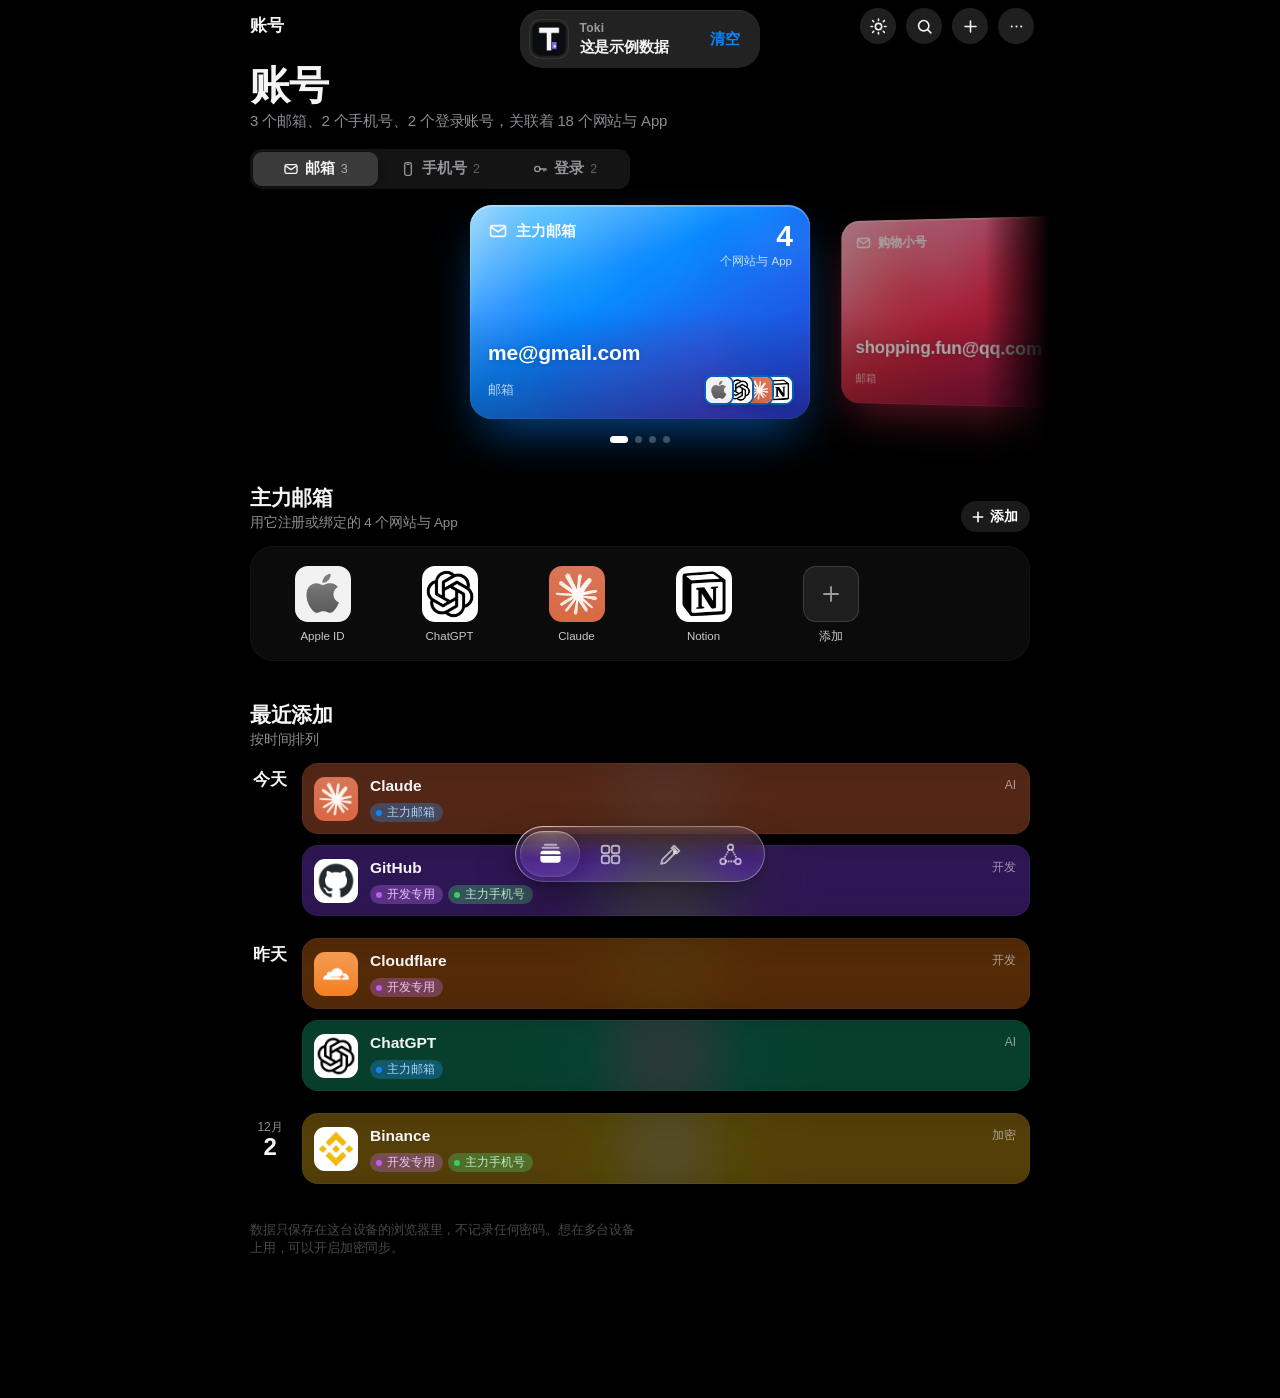
==== commit a6da92bf: "chore(web): bump PWA cache to toki-v4" ====
--- a/index.html
+++ b/index.html
@@ -11,10 +11,10 @@
   <meta name="description" content="账号关系与 API Token 管理，一眼看清" />
   <title>Toki · 账号与密钥</title>
   <script>try{if(localStorage.getItem("atlas.theme")==="light"){document.documentElement.dataset.theme="light";document.querySelector('meta[name="apple-mobile-web-app-status-bar-style"]').content="default";document.querySelector('meta[name="theme-color"]').content="#f2f2f7"}}catch(e){}</script>
-  <link rel="icon" href="logo.svg?v=toki1" type="image/svg+xml" />
+  <link rel="icon" href="logo.svg?v=toki4" type="image/svg+xml" />
   <link rel="manifest" href="manifest.webmanifest" />
-  <link rel="apple-touch-icon" href="icon.png?v=toki1" />
-  <link rel="stylesheet" href="styles.css?v=toki1" />
+  <link rel="apple-touch-icon" href="icon.png?v=toki4" />
+  <link rel="stylesheet" href="styles.css?v=toki4" />
 </head>
 <body>
   <div class="glow" id="glow"></div>
@@ -113,8 +113,8 @@
 
   <div class="toast" id="toast"></div>
   <input type="file" id="fileInput" accept="application/json" hidden />
-  <script src="tokens.js?v=toki1"></script>
-  <script src="app.js?v=toki1"></script>
+  <script src="tokens.js?v=toki4"></script>
+  <script src="app.js?v=toki4"></script>
 <script>if("serviceWorker" in navigator&&location.protocol.startsWith("http"))addEventListener("load",()=>navigator.serviceWorker.register("sw.js"));</script>
 </body>
 </html>
--- a/styles.css
+++ b/styles.css
@@ -832,3 +832,40 @@
 html[data-theme=light] .tok-blur{opacity:.1}
 html[data-theme=light] .tok-cat{background:#f2f2f7}
 html[data-theme=light] .tok-actions button{background:#f2f2f7;color:#3a3a3c}
+/* 关联账号：跳转行 + 内联两级选择 */
+.acc-anchor{position:relative}
+.link-field{width:100%;background:none;border:0;color:inherit;cursor:pointer;text-align:left}
+.link-field:active{opacity:.6}
+.link-field label{width:64px;flex:none;font-size:16px}
+.link-val{flex:1;min-width:0;font-size:17px;white-space:nowrap;overflow:hidden;text-overflow:ellipsis;display:flex;align-items:center;gap:8px}
+.link-val .icon{width:24px;height:24px;border-radius:6px;flex:none}
+.link-val em{color:var(--tertiary);font-style:normal}
+.link-field.linked .link-val{color:var(--tint);font-weight:600}
+.link-chev{color:var(--tertiary);font-size:22px;line-height:1;flex:none;padding-right:2px;transition:transform .2s}
+.link-field.open .link-chev{transform:rotate(-90deg)}
+.acc-picker{position:fixed;z-index:60;padding:12px 14px 14px;background:rgba(44,44,46,.97);backdrop-filter:blur(20px);border:1px solid var(--separator);border-radius:16px;box-shadow:0 12px 40px rgba(0,0,0,.5);max-height:min(56vh,400px);overflow-y:auto;animation:accPop .22s var(--bounce) backwards}
+@keyframes accPop{from{opacity:0;transform:translateY(10px) scale(.97)}to{opacity:1;transform:none}}
+.acc-picker[hidden]{display:none}
+.acc-close{margin-left:auto;background:none;border:0;color:var(--tint);font-size:14px;font-weight:600;padding:0}
+.acc-close:active{opacity:.5}
+.acc-pick-hint{display:flex;align-items:center;gap:10px;font-size:13px;color:var(--secondary);font-weight:600;margin:2px 0 12px}
+.acc-back{background:none;border:0;color:var(--tint);font-size:14px;padding:0;font-weight:600}
+.acc-grid{display:grid;grid-template-columns:repeat(auto-fill,minmax(88px,1fr));gap:10px}
+.acc-tile{display:flex;flex-direction:column;align-items:center;gap:6px;padding:12px 6px;border-radius:12px;background:rgba(255,255,255,.06);font-size:13px;text-align:center}
+.acc-tile:active{transform:scale(.95);background:rgba(255,255,255,.12)}
+.acc-tile .icon{width:38px;height:38px;border-radius:10px}
+.acc-tile small{font-size:11px;color:var(--tertiary)}
+.acc-list{display:flex;flex-direction:column;gap:2px}
+.acc-acc{display:flex;align-items:center;gap:10px;padding:9px 8px;border-radius:10px;text-align:left;background:none;border:0;color:inherit}
+.acc-acc.on{background:rgba(255,255,255,.08)}
+.acc-acc:active{opacity:.6}
+.acc-acc .icon{width:32px;height:32px;border-radius:8px;flex:none}
+.acc-acc-main{flex:1;min-width:0;display:flex;flex-direction:column;gap:1px}
+.acc-acc-main b{font-size:15px;font-weight:500;white-space:nowrap;overflow:hidden;text-overflow:ellipsis}
+.acc-acc-main small{font-size:12px;color:var(--tertiary)}
+.acc-acc .tick{color:var(--tint);font-weight:700;flex:none;width:16px;text-align:center}
+/* token 表单 hero 用通用 hero-icon，图标尺寸对齐账号 */
+#tokHero .hero-icon .icon{width:72px;height:72px;border-radius:17px}
+html[data-theme=light] .acc-picker{background:rgba(255,255,255,.98);box-shadow:0 -12px 40px rgba(0,0,0,.16)}
+html[data-theme=light] .acc-tile{background:#f2f2f7}
+html[data-theme=light] .acc-acc.on{background:rgba(0,0,0,.05)}
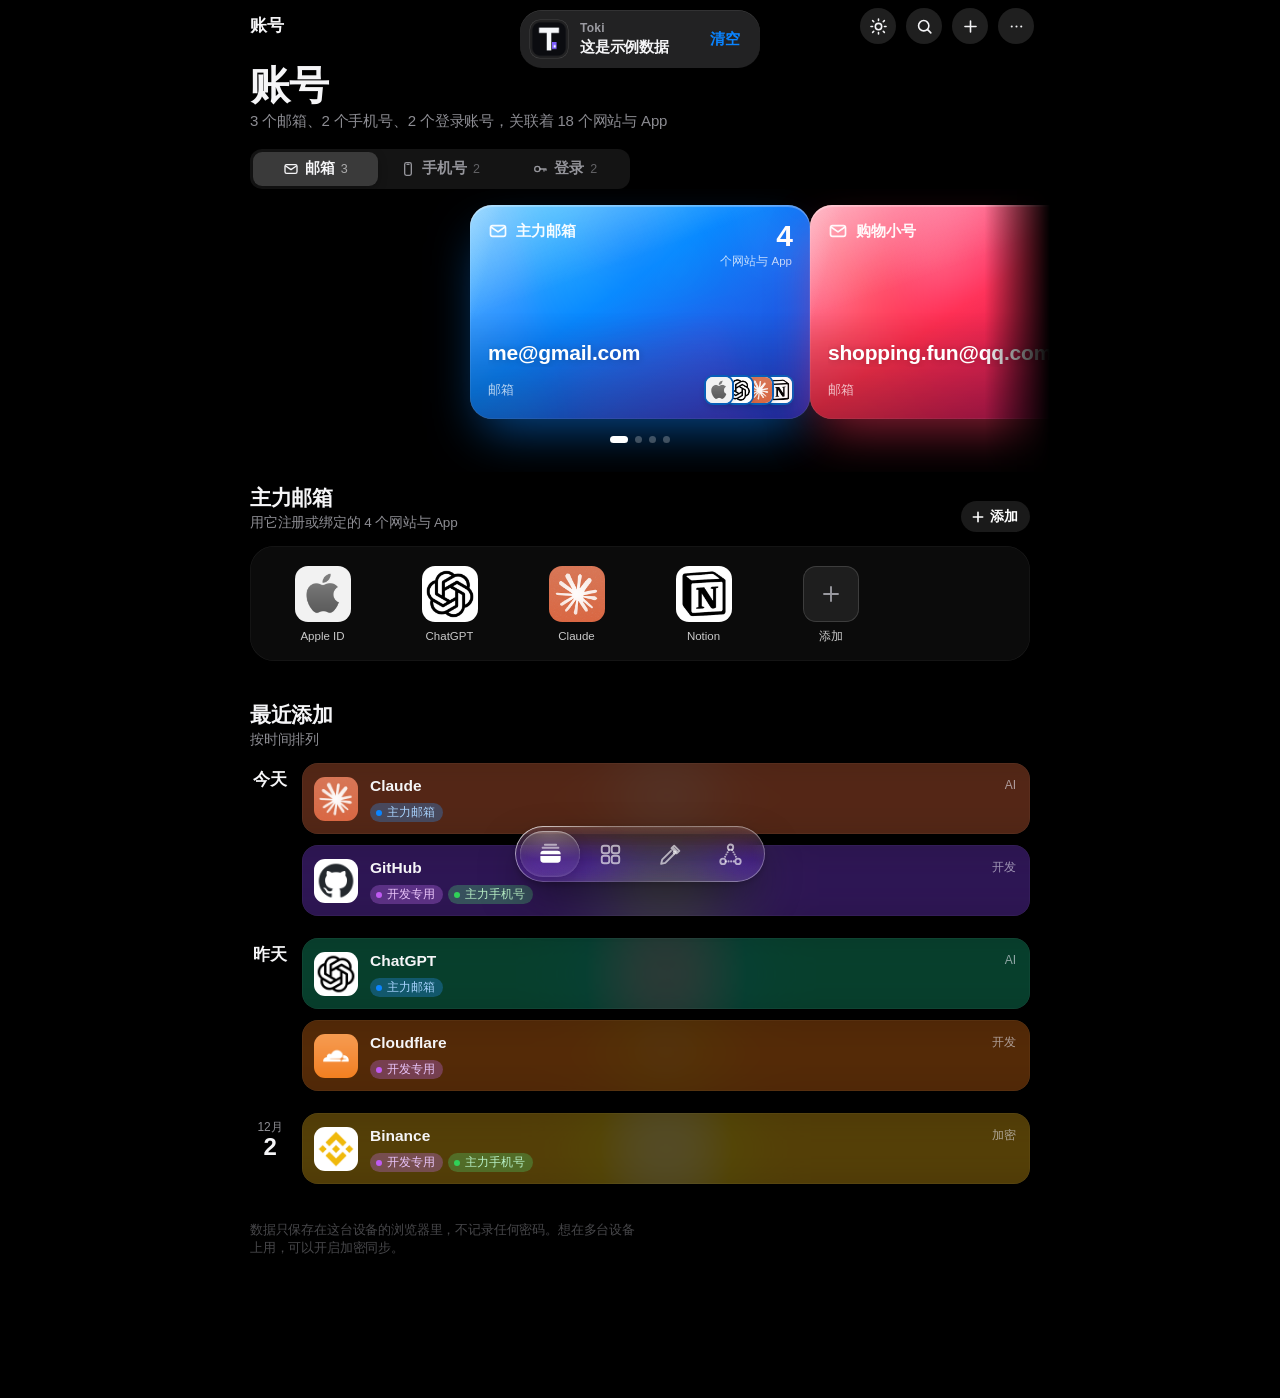
==== commit c1f4987d: "feat(web): split token platform/name and group graph keys" ====
--- a/index.html
+++ b/index.html
@@ -11,10 +11,10 @@
   <meta name="description" content="账号关系与 API Token 管理，一眼看清" />
   <title>Toki · 账号与密钥</title>
   <script>try{if(localStorage.getItem("atlas.theme")==="light"){document.documentElement.dataset.theme="light";document.querySelector('meta[name="apple-mobile-web-app-status-bar-style"]').content="default";document.querySelector('meta[name="theme-color"]').content="#f2f2f7"}}catch(e){}</script>
-  <link rel="icon" href="logo.svg?v=toki4" type="image/svg+xml" />
+  <link rel="icon" href="logo.svg?v=toki5" type="image/svg+xml" />
   <link rel="manifest" href="manifest.webmanifest" />
-  <link rel="apple-touch-icon" href="icon.png?v=toki4" />
-  <link rel="stylesheet" href="styles.css?v=toki4" />
+  <link rel="apple-touch-icon" href="icon.png?v=toki5" />
+  <link rel="stylesheet" href="styles.css?v=toki5" />
 </head>
 <body>
   <div class="glow" id="glow"></div>
@@ -113,8 +113,8 @@
 
   <div class="toast" id="toast"></div>
   <input type="file" id="fileInput" accept="application/json" hidden />
-  <script src="tokens.js?v=toki4"></script>
-  <script src="app.js?v=toki4"></script>
+  <script src="tokens.js?v=toki5"></script>
+  <script src="app.js?v=toki5"></script>
 <script>if("serviceWorker" in navigator&&location.protocol.startsWith("http"))addEventListener("load",()=>navigator.serviceWorker.register("sw.js"));</script>
 </body>
 </html>
--- a/styles.css
+++ b/styles.css
@@ -439,15 +439,25 @@
 /* 关系图列标题 + 密钥列 */
 .mcol-head{position:absolute;top:-18px;font-size:11px;font-weight:600;color:var(--tertiary);letter-spacing:.08em;white-space:nowrap}
 .tok-thread{stroke-dasharray:none!important}
-.mtok{position:absolute;height:44px;display:flex;align-items:center;gap:8px;text-align:left;padding:0 8px;border-radius:10px;
-  background:color-mix(in srgb,var(--c) 16%,var(--fill));border:1px solid color-mix(in srgb,var(--c) 32%,transparent);
-  transition:opacity .3s,transform .3s var(--bounce)}
-.mtok:active{transform:scale(.96)}
-.mtok-i{width:24px;height:24px;border-radius:7px;flex:none;display:grid;place-items:center;font-size:12px;font-weight:700;color:#fff;background:var(--c)}
-.mtok-n{font-size:12.5px;font-weight:600;white-space:nowrap;overflow:hidden;text-overflow:ellipsis;min-width:0;flex:1}
-.mtok-c{font-size:10px;color:var(--secondary);flex:none;max-width:44px;white-space:nowrap;overflow:hidden;text-overflow:ellipsis}
-.map.focus .mtok{opacity:.28}
-.map.focus .mtok.on{opacity:1;transform:scale(1.03)}
+.mtok-group{position:absolute;height:54px;display:flex;align-items:center;gap:6px;text-align:left;padding:5px 6px;border-radius:11px;overflow:hidden;
+  background:color-mix(in srgb,var(--c) 14%,var(--fill));border:1px solid color-mix(in srgb,var(--c) 32%,transparent);transition:opacity .3s,transform .3s var(--bounce)}
+.mtok-group:active{transform:scale(.96)}
+.mtok-group.unlinked{border-style:dashed;background:var(--fill)}
+.mtg-key{width:22px;height:22px;border-radius:7px;display:grid;place-items:center;flex:none;color:#fff;background:var(--c)}
+.mtg-key svg{width:13px;height:13px;stroke-width:2.2}
+.mtg-main{display:flex;flex-direction:column;gap:2px;min-width:0;flex:1}
+.mtg-title{font-size:9.5px;color:var(--secondary);white-space:nowrap;overflow:hidden;text-overflow:ellipsis;display:flex;align-items:center;gap:3px}
+.mtg-state{display:none;width:6px;height:6px;border-radius:50%;flex:none}.mtg-state.soon{display:block;background:#ff9f0a}.mtg-state.expired{display:block;background:var(--red)}
+.mtok-group.soon{border-color:color-mix(in srgb,#ff9f0a 55%,transparent)}.mtok-group.expired{border-color:color-mix(in srgb,var(--red) 55%,transparent)}
+.mtg-names{display:flex;flex-direction:column;min-width:0;line-height:1.1}
+.mtg-names b{position:relative;display:flex;align-items:center;gap:3px;min-width:0;font-size:10.5px;font-weight:600;white-space:nowrap;overflow:hidden;text-overflow:ellipsis}
+.mtg-names b i{width:5px;height:5px;border-radius:50%;background:var(--c);flex:none}.mtg-names b i.soon{background:#ff9f0a}.mtg-names b i.expired{background:var(--red)}
+.mtg-names em{font-size:9.5px;color:var(--tint);font-style:normal;font-weight:600}
+.mtok-group .link-chev{font-size:15px;padding:0}
+.map.focus .mtok-group{opacity:.24}
+.map.focus .mtok-group.on{opacity:1;transform:scale(1.03)}
+@media(max-width:430px){.mtg-key{display:none}.mtok-group{gap:3px;padding-left:6px}.mtg-title{font-size:9px}}
+@media(min-width:560px){.mtg-names{flex-direction:row;gap:5px;flex-wrap:wrap}.mtg-names b{max-width:46%}}
 .map-tip{color:var(--tertiary);font-size:13px;margin:22px 20px 0}
 .map .empty{padding-top:60px}
 
@@ -824,6 +834,15 @@
 .tok-icon-btn{border:0;background:none;padding:0;cursor:pointer}
 .tok-save-top{color:var(--tint)!important;font-weight:600}
 .tok-form-actions{display:flex;gap:12px;align-items:center;padding:20px 16px 30px}
+.token-group-summary{display:flex;align-items:baseline;gap:6px;margin:8px 4px 14px;color:var(--secondary)}
+.token-group-summary b{font-size:30px;line-height:1;color:var(--label)}
+.token-group-summary span{font-size:13px}
+.token-group-list{overflow:hidden}
+.token-group-row{width:100%;min-height:58px;padding:8px 12px;display:flex;align-items:center;gap:10px;text-align:left;color:inherit;background:none}
+.token-group-row+.token-group-row{box-shadow:inset 0 .5px 0 var(--separator)}
+.token-group-row:active{background:var(--fill)}
+.token-group-row .icon{width:38px;height:38px;border-radius:10px}
+.token-group-row .cell-sub i{font-style:normal}.token-group-row .cell-sub i.soon{color:#ff9f0a}.token-group-row .cell-sub i.expired{color:var(--red)}
 .btn-text{padding:10px 4px;font-size:15px;color:var(--tint)}
 .btn-text.destructive{color:var(--red)}
 .form-hero-icon .tok-fav{width:60px;height:60px;border-radius:16px;font-size:24px}
@@ -832,8 +851,7 @@
 html[data-theme=light] .tok-blur{opacity:.1}
 html[data-theme=light] .tok-cat{background:#f2f2f7}
 html[data-theme=light] .tok-actions button{background:#f2f2f7;color:#3a3a3c}
-/* 关联账号：跳转行 + 内联两级选择 */
-.acc-anchor{position:relative}
+/* Token 平台/账号选择跳转行：子页面仍在同一个 Sheet 内 */
 .link-field{width:100%;background:none;border:0;color:inherit;cursor:pointer;text-align:left}
 .link-field:active{opacity:.6}
 .link-field label{width:64px;flex:none;font-size:16px}
@@ -841,31 +859,5 @@
 .link-val .icon{width:24px;height:24px;border-radius:6px;flex:none}
 .link-val em{color:var(--tertiary);font-style:normal}
 .link-field.linked .link-val{color:var(--tint);font-weight:600}
-.link-chev{color:var(--tertiary);font-size:22px;line-height:1;flex:none;padding-right:2px;transition:transform .2s}
-.link-field.open .link-chev{transform:rotate(-90deg)}
-.acc-picker{position:fixed;z-index:60;padding:12px 14px 14px;background:rgba(44,44,46,.97);backdrop-filter:blur(20px);border:1px solid var(--separator);border-radius:16px;box-shadow:0 12px 40px rgba(0,0,0,.5);max-height:min(56vh,400px);overflow-y:auto;animation:accPop .22s var(--bounce) backwards}
-@keyframes accPop{from{opacity:0;transform:translateY(10px) scale(.97)}to{opacity:1;transform:none}}
-.acc-picker[hidden]{display:none}
-.acc-close{margin-left:auto;background:none;border:0;color:var(--tint);font-size:14px;font-weight:600;padding:0}
-.acc-close:active{opacity:.5}
-.acc-pick-hint{display:flex;align-items:center;gap:10px;font-size:13px;color:var(--secondary);font-weight:600;margin:2px 0 12px}
-.acc-back{background:none;border:0;color:var(--tint);font-size:14px;padding:0;font-weight:600}
-.acc-grid{display:grid;grid-template-columns:repeat(auto-fill,minmax(88px,1fr));gap:10px}
-.acc-tile{display:flex;flex-direction:column;align-items:center;gap:6px;padding:12px 6px;border-radius:12px;background:rgba(255,255,255,.06);font-size:13px;text-align:center}
-.acc-tile:active{transform:scale(.95);background:rgba(255,255,255,.12)}
-.acc-tile .icon{width:38px;height:38px;border-radius:10px}
-.acc-tile small{font-size:11px;color:var(--tertiary)}
-.acc-list{display:flex;flex-direction:column;gap:2px}
-.acc-acc{display:flex;align-items:center;gap:10px;padding:9px 8px;border-radius:10px;text-align:left;background:none;border:0;color:inherit}
-.acc-acc.on{background:rgba(255,255,255,.08)}
-.acc-acc:active{opacity:.6}
-.acc-acc .icon{width:32px;height:32px;border-radius:8px;flex:none}
-.acc-acc-main{flex:1;min-width:0;display:flex;flex-direction:column;gap:1px}
-.acc-acc-main b{font-size:15px;font-weight:500;white-space:nowrap;overflow:hidden;text-overflow:ellipsis}
-.acc-acc-main small{font-size:12px;color:var(--tertiary)}
-.acc-acc .tick{color:var(--tint);font-weight:700;flex:none;width:16px;text-align:center}
-/* token 表单 hero 用通用 hero-icon，图标尺寸对齐账号 */
+.link-chev{color:var(--tertiary);font-size:22px;line-height:1;flex:none;padding-right:2px}
 #tokHero .hero-icon .icon{width:72px;height:72px;border-radius:17px}
-html[data-theme=light] .acc-picker{background:rgba(255,255,255,.98);box-shadow:0 -12px 40px rgba(0,0,0,.16)}
-html[data-theme=light] .acc-tile{background:#f2f2f7}
-html[data-theme=light] .acc-acc.on{background:rgba(0,0,0,.05)}
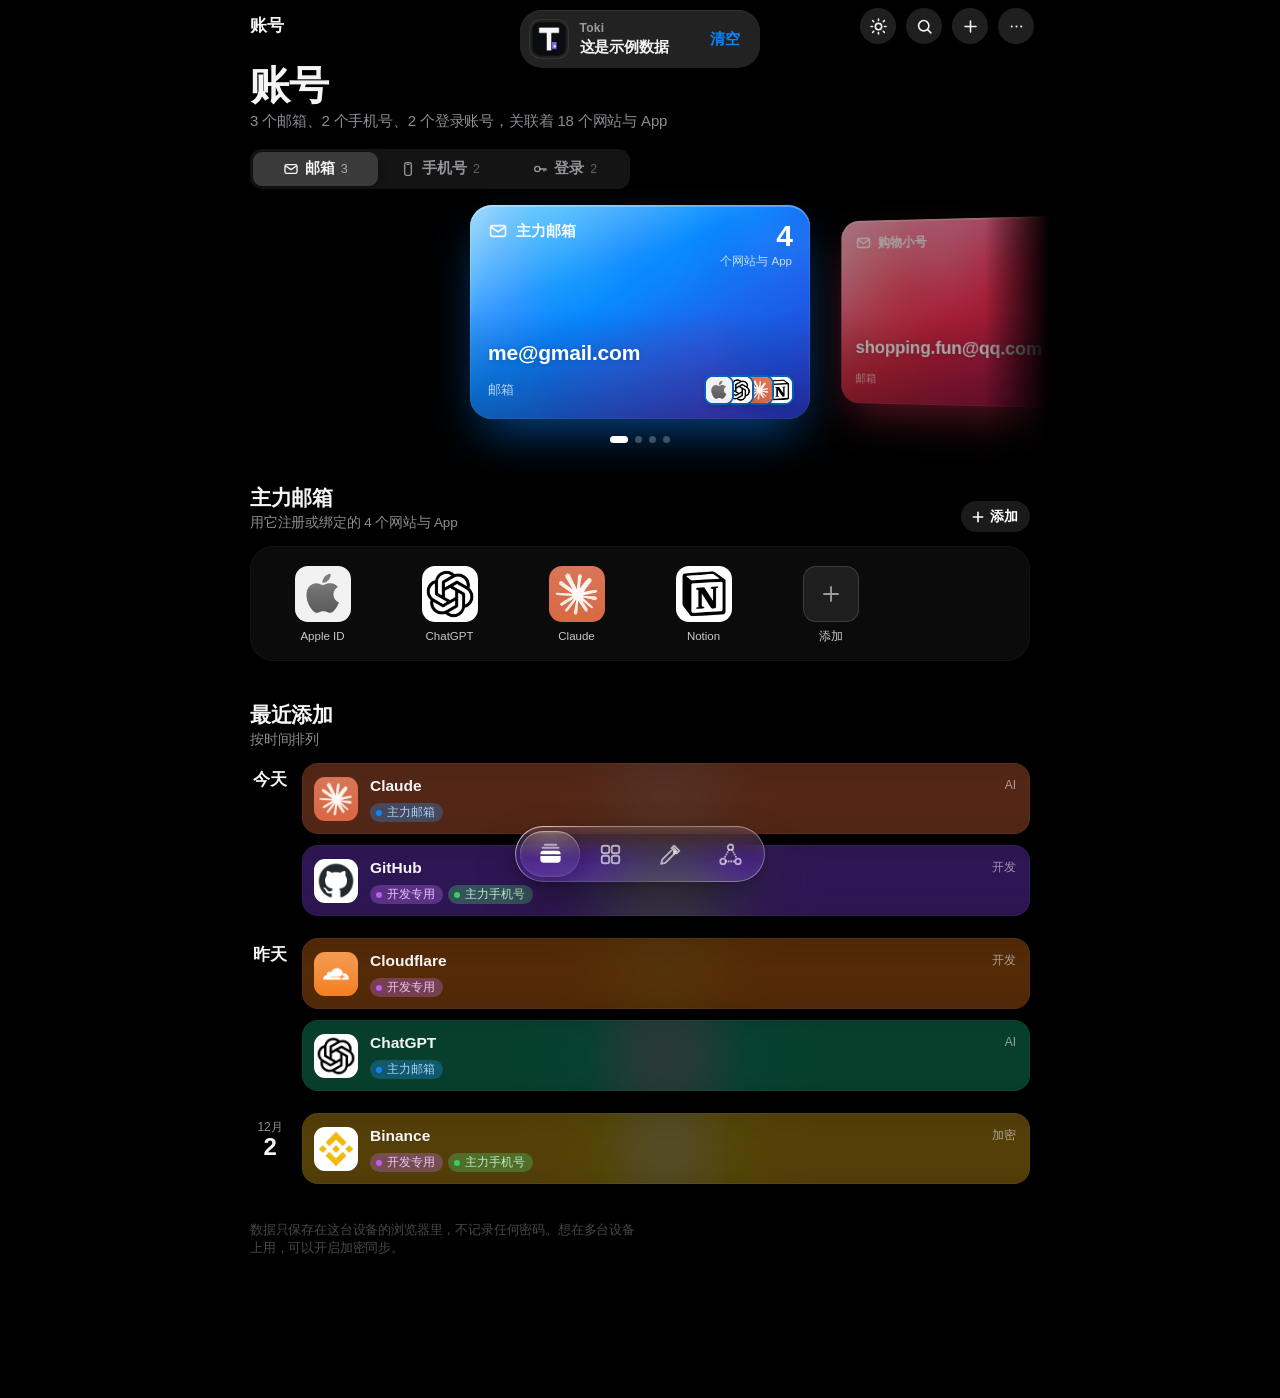
==== commit 515ccb88: "Deploy platform-grouped relationship graph" ====
--- a/index.html
+++ b/index.html
@@ -11,10 +11,10 @@
   <meta name="description" content="账号关系与 API Token 管理，一眼看清" />
   <title>Toki · 账号与密钥</title>
   <script>try{if(localStorage.getItem("atlas.theme")==="light"){document.documentElement.dataset.theme="light";document.querySelector('meta[name="apple-mobile-web-app-status-bar-style"]').content="default";document.querySelector('meta[name="theme-color"]').content="#f2f2f7"}}catch(e){}</script>
-  <link rel="icon" href="logo.svg?v=toki5" type="image/svg+xml" />
+  <link rel="icon" href="logo.svg?v=toki7" type="image/svg+xml" />
   <link rel="manifest" href="manifest.webmanifest" />
-  <link rel="apple-touch-icon" href="icon.png?v=toki5" />
-  <link rel="stylesheet" href="styles.css?v=toki5" />
+  <link rel="apple-touch-icon" href="icon.png?v=toki7" />
+  <link rel="stylesheet" href="styles.css?v=toki7" />
 </head>
 <body>
   <div class="glow" id="glow"></div>
@@ -113,8 +113,8 @@
 
   <div class="toast" id="toast"></div>
   <input type="file" id="fileInput" accept="application/json" hidden />
-  <script src="tokens.js?v=toki5"></script>
-  <script src="app.js?v=toki5"></script>
+  <script src="tokens.js?v=toki7"></script>
+  <script src="app.js?v=toki7"></script>
 <script>if("serviceWorker" in navigator&&location.protocol.startsWith("http"))addEventListener("load",()=>navigator.serviceWorker.register("sw.js"));</script>
 </body>
 </html>
--- a/styles.css
+++ b/styles.css
@@ -427,37 +427,38 @@
 .mcard:has(.ms) .mv{margin-top:2px}
 .map.focus .mcard{opacity:.4}
 .map.focus .mcard.on{opacity:1;transform:scale(1.04)}
-.mapp{position:absolute;height:54px;display:flex;align-items:center;gap:8px;text-align:left;transition:opacity .3s;padding-right:4px}
-.mapp .icon{width:30px;height:30px;border-radius:8px;flex:none}
-.mapp .fav.letter{font-size:14px}
-.mn{font-size:13.5px;font-weight:500;white-space:nowrap;overflow:hidden;text-overflow:ellipsis;min-width:0;flex:1}
-.mdots{display:flex;gap:3px;flex:none;padding-right:2px}
+.mapp{position:absolute;height:54px;display:flex;align-items:center;gap:5px;text-align:left;transition:opacity .3s;padding-right:2px}
+.mapp .icon{width:26px;height:26px;border-radius:7px;flex:none}
+.mapp .fav.letter{font-size:13px}
+.mn{font-size:13px;font-weight:500;white-space:nowrap;overflow:hidden;text-overflow:ellipsis;min-width:0;flex:1}
+.mdots{position:absolute;left:31px;bottom:7px;display:flex;gap:3px;padding:0}
 .mdots i{width:6px;height:6px;border-radius:50%;background:var(--c)}
+.mapp:has(.mdots) .mn{font-size:11px;transform:translateY(-6px)}
+.macc-count{position:absolute;left:18px;top:3px;min-width:15px;height:15px;padding:0 3px;border-radius:8px;display:grid;place-items:center;background:var(--c);color:#fff;border:1.5px solid var(--bg);font-size:9px;font-weight:700;line-height:1}
 .mapp.loose .icon{opacity:.5}
 .map.focus .mapp{opacity:.28}
 .map.focus .mapp.on{opacity:1}
-/* 关系图列标题 + 密钥列 */
+/* 关系图列标题 + 逐条密钥 */
 .mcol-head{position:absolute;top:-18px;font-size:11px;font-weight:600;color:var(--tertiary);letter-spacing:.08em;white-space:nowrap}
 .tok-thread{stroke-dasharray:none!important}
-.mtok-group{position:absolute;height:54px;display:flex;align-items:center;gap:6px;text-align:left;padding:5px 6px;border-radius:11px;overflow:hidden;
-  background:color-mix(in srgb,var(--c) 14%,var(--fill));border:1px solid color-mix(in srgb,var(--c) 32%,transparent);transition:opacity .3s,transform .3s var(--bounce)}
+.mtok-group{position:absolute;height:42px;display:flex;align-items:center;gap:6px;text-align:left;padding:4px 6px;border-radius:10px;overflow:hidden;
+  background:color-mix(in srgb,var(--c) 14%,var(--fill));border:1px solid color-mix(in srgb,var(--c) 36%,transparent);transition:opacity .3s,transform .3s var(--bounce)}
 .mtok-group:active{transform:scale(.96)}
 .mtok-group.unlinked{border-style:dashed;background:var(--fill)}
-.mtg-key{width:22px;height:22px;border-radius:7px;display:grid;place-items:center;flex:none;color:#fff;background:var(--c)}
-.mtg-key svg{width:13px;height:13px;stroke-width:2.2}
-.mtg-main{display:flex;flex-direction:column;gap:2px;min-width:0;flex:1}
-.mtg-title{font-size:9.5px;color:var(--secondary);white-space:nowrap;overflow:hidden;text-overflow:ellipsis;display:flex;align-items:center;gap:3px}
+.mtg-key{width:20px;height:20px;border-radius:6px;display:grid;place-items:center;flex:none;color:#fff;background:var(--c)}
+.mtg-key svg{width:12px;height:12px;stroke-width:2.2}
+.mtg-main{display:flex;flex-direction:column;gap:1px;min-width:0;flex:1}
+.mtg-title{font-size:10.5px;font-weight:600;color:var(--label);white-space:nowrap;overflow:hidden;text-overflow:ellipsis;display:flex;align-items:center;gap:3px}
 .mtg-state{display:none;width:6px;height:6px;border-radius:50%;flex:none}.mtg-state.soon{display:block;background:#ff9f0a}.mtg-state.expired{display:block;background:var(--red)}
 .mtok-group.soon{border-color:color-mix(in srgb,#ff9f0a 55%,transparent)}.mtok-group.expired{border-color:color-mix(in srgb,var(--red) 55%,transparent)}
-.mtg-names{display:flex;flex-direction:column;min-width:0;line-height:1.1}
-.mtg-names b{position:relative;display:flex;align-items:center;gap:3px;min-width:0;font-size:10.5px;font-weight:600;white-space:nowrap;overflow:hidden;text-overflow:ellipsis}
+.mtg-names{display:block;min-width:0;line-height:1.1}
+.mtg-names b{position:relative;display:flex;align-items:center;gap:3px;min-width:0;font-size:9.5px;font-weight:500;color:var(--secondary);white-space:nowrap;overflow:hidden}
 .mtg-names b i{width:5px;height:5px;border-radius:50%;background:var(--c);flex:none}.mtg-names b i.soon{background:#ff9f0a}.mtg-names b i.expired{background:var(--red)}
-.mtg-names em{font-size:9.5px;color:var(--tint);font-style:normal;font-weight:600}
+.mtg-ids{display:flex;align-items:center;gap:2px;flex:none}.mtg-owner{min-width:0;overflow:hidden;text-overflow:ellipsis}
 .mtok-group .link-chev{font-size:15px;padding:0}
 .map.focus .mtok-group{opacity:.24}
 .map.focus .mtok-group.on{opacity:1;transform:scale(1.03)}
-@media(max-width:430px){.mtg-key{display:none}.mtok-group{gap:3px;padding-left:6px}.mtg-title{font-size:9px}}
-@media(min-width:560px){.mtg-names{flex-direction:row;gap:5px;flex-wrap:wrap}.mtg-names b{max-width:46%}}
+@media(max-width:430px){.mtg-key{display:none}.mtok-group{gap:3px;padding-left:6px}.mtg-title{font-size:10px}}
 .map-tip{color:var(--tertiary);font-size:13px;margin:22px 20px 0}
 .map .empty{padding-top:60px}
 
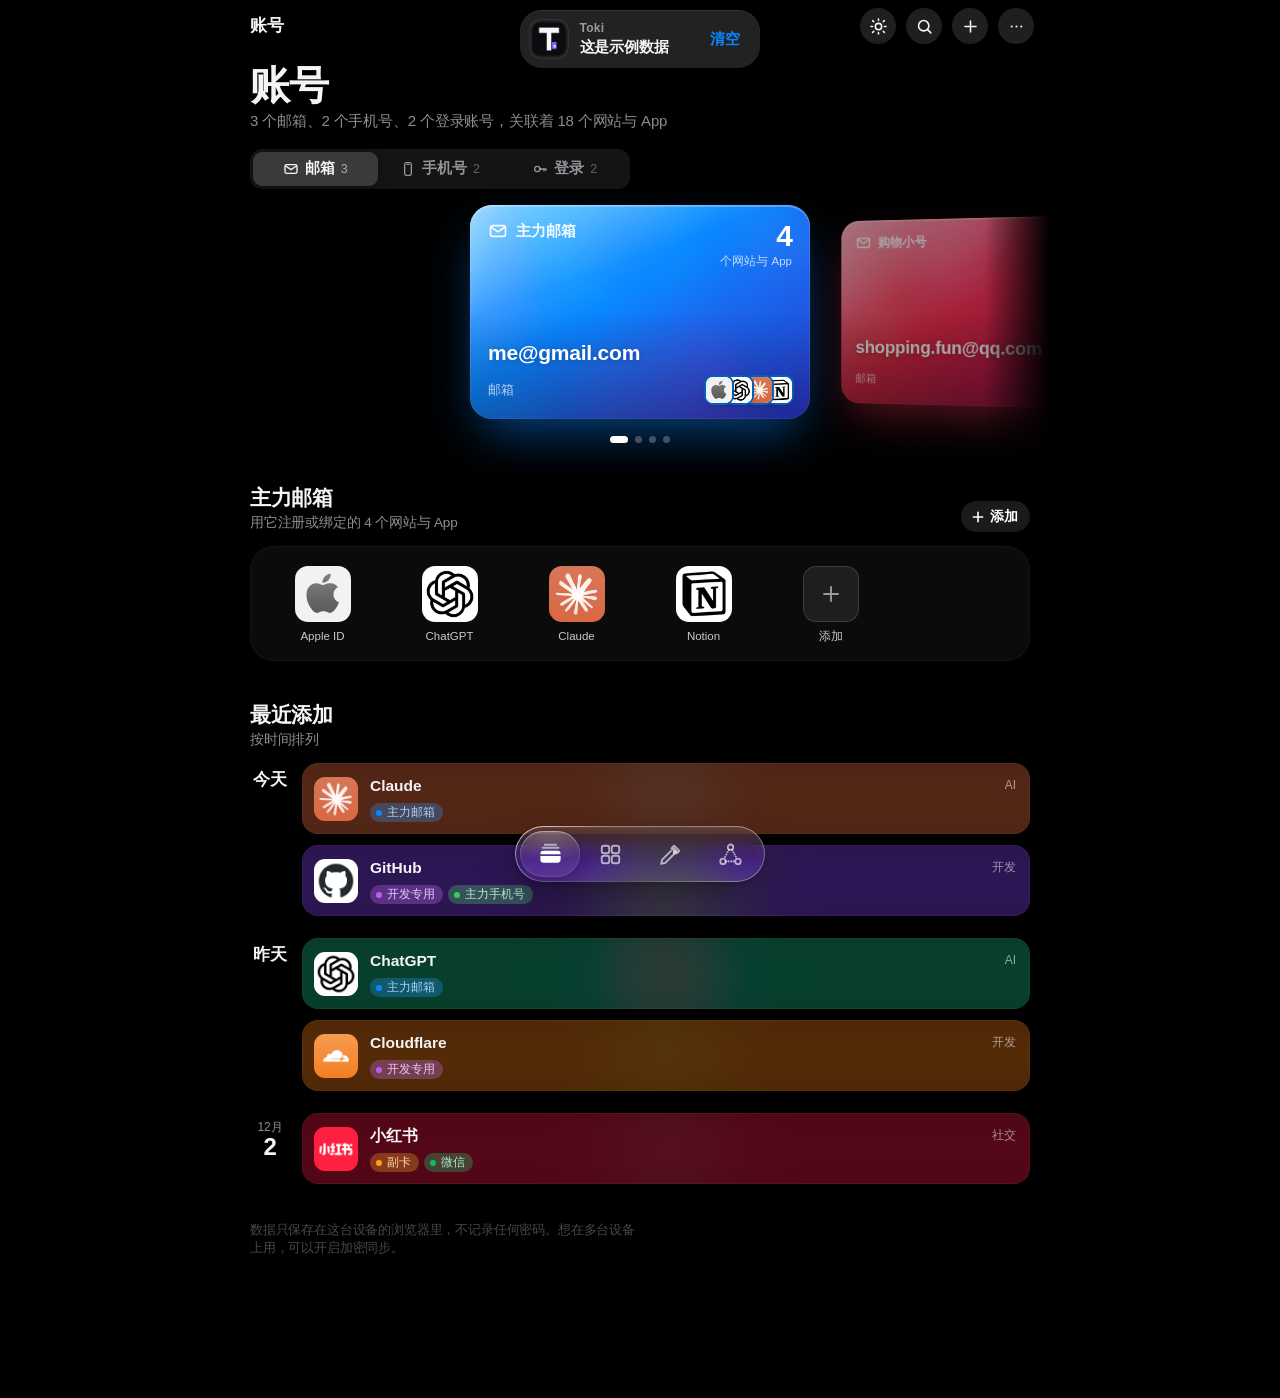
==== commit 52759a8d: "Deploy account-first token platform picker" ====
--- a/index.html
+++ b/index.html
@@ -11,10 +11,10 @@
   <meta name="description" content="账号关系与 API Token 管理，一眼看清" />
   <title>Toki · 账号与密钥</title>
   <script>try{if(localStorage.getItem("atlas.theme")==="light"){document.documentElement.dataset.theme="light";document.querySelector('meta[name="apple-mobile-web-app-status-bar-style"]').content="default";document.querySelector('meta[name="theme-color"]').content="#f2f2f7"}}catch(e){}</script>
-  <link rel="icon" href="logo.svg?v=toki7" type="image/svg+xml" />
+  <link rel="icon" href="logo.svg?v=toki8" type="image/svg+xml" />
   <link rel="manifest" href="manifest.webmanifest" />
-  <link rel="apple-touch-icon" href="icon.png?v=toki7" />
-  <link rel="stylesheet" href="styles.css?v=toki7" />
+  <link rel="apple-touch-icon" href="icon.png?v=toki8" />
+  <link rel="stylesheet" href="styles.css?v=toki8" />
 </head>
 <body>
   <div class="glow" id="glow"></div>
@@ -113,8 +113,8 @@
 
   <div class="toast" id="toast"></div>
   <input type="file" id="fileInput" accept="application/json" hidden />
-  <script src="tokens.js?v=toki7"></script>
-  <script src="app.js?v=toki7"></script>
+  <script src="tokens.js?v=toki8"></script>
+  <script src="app.js?v=toki8"></script>
 <script>if("serviceWorker" in navigator&&location.protocol.startsWith("http"))addEventListener("load",()=>navigator.serviceWorker.register("sw.js"));</script>
 </body>
 </html>
--- a/styles.css
+++ b/styles.css
@@ -848,6 +848,7 @@
 .btn-text.destructive{color:var(--red)}
 .form-hero-icon .tok-fav{width:60px;height:60px;border-radius:16px;font-size:24px}
 .sheet select{appearance:none;-webkit-appearance:none;background:transparent;border:0;outline:none;flex:1;font-size:17px;color:inherit;padding:12px 0}
+.tok-expiry-date[hidden]{display:none!important}
 html[data-theme=light] .tok-reel{background:#fff;box-shadow:0 1px 2px rgba(0,0,0,.05)}
 html[data-theme=light] .tok-blur{opacity:.1}
 html[data-theme=light] .tok-cat{background:#f2f2f7}
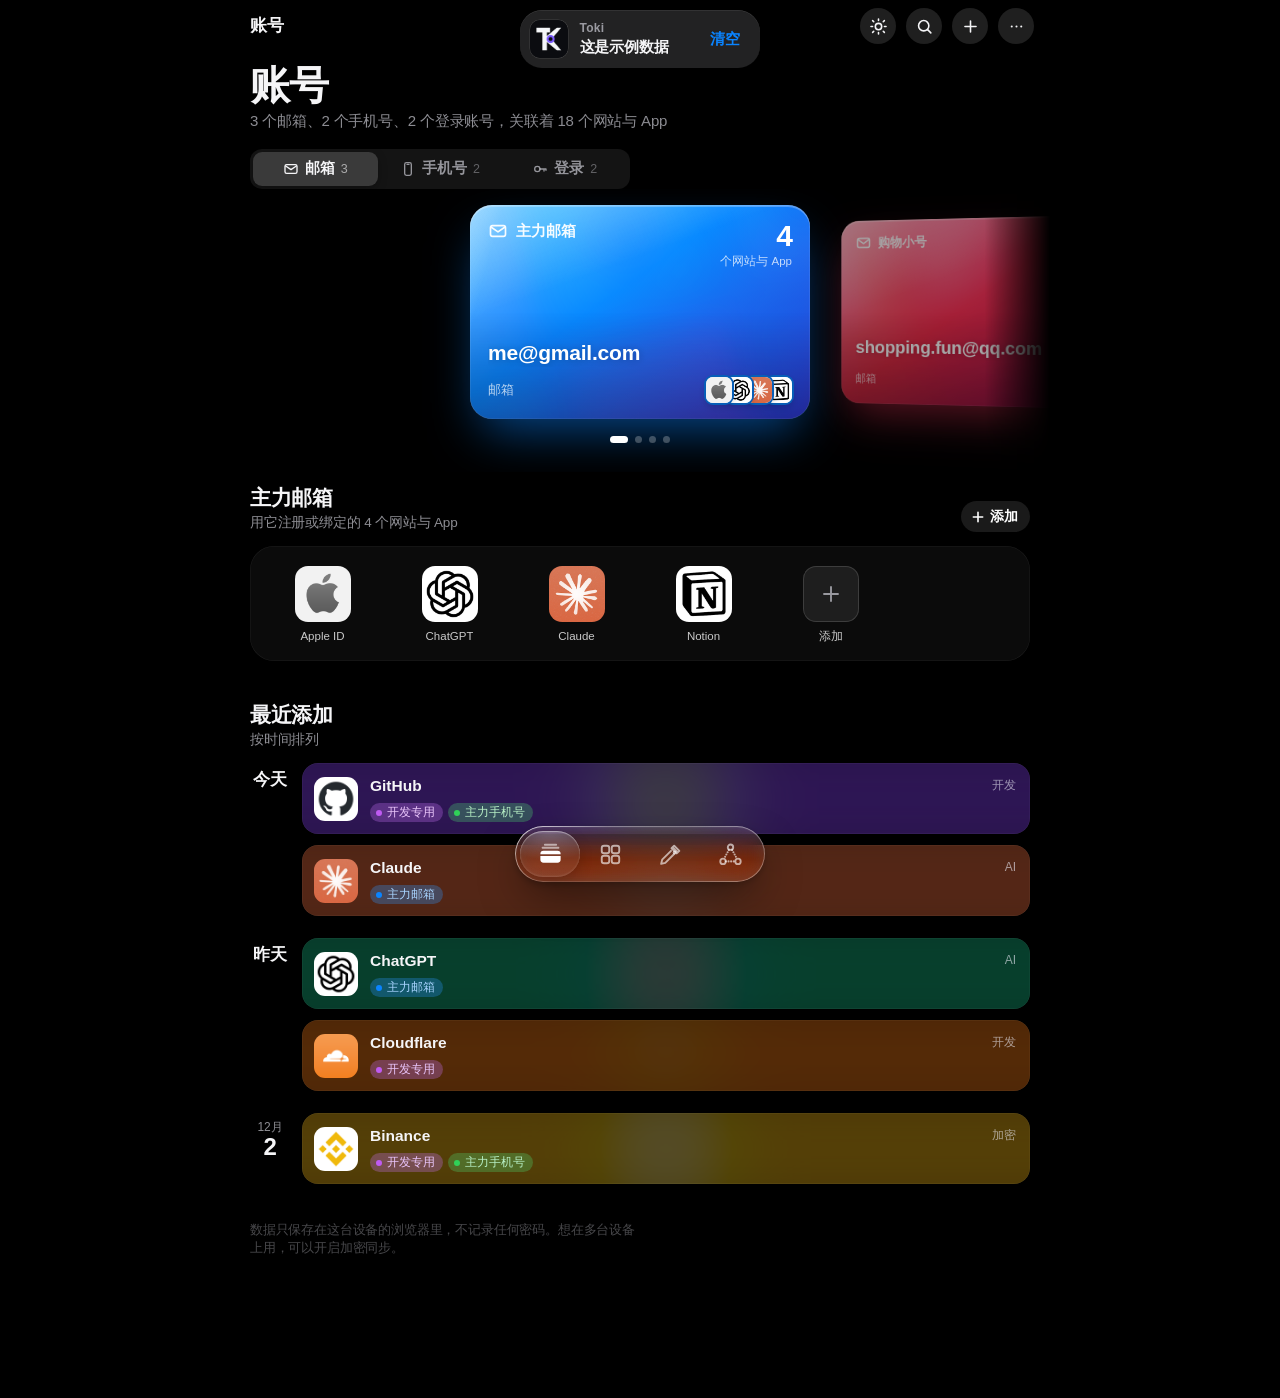
==== commit d26fd1ac: "Deploy Toki v1.0.3 - fix download link and assets" ====
--- a/index.html
+++ b/index.html
@@ -11,10 +11,10 @@
   <meta name="description" content="账号关系与 API Token 管理，一眼看清" />
   <title>Toki · 账号与密钥</title>
   <script>try{if(localStorage.getItem("atlas.theme")==="light"){document.documentElement.dataset.theme="light";document.querySelector('meta[name="apple-mobile-web-app-status-bar-style"]').content="default";document.querySelector('meta[name="theme-color"]').content="#f2f2f7"}}catch(e){}</script>
-  <link rel="icon" href="logo.svg?v=toki8" type="image/svg+xml" />
+  <link rel="icon" href="logo.svg?v=toki10" type="image/svg+xml" />
   <link rel="manifest" href="manifest.webmanifest" />
-  <link rel="apple-touch-icon" href="icon.png?v=toki8" />
-  <link rel="stylesheet" href="styles.css?v=toki8" />
+  <link rel="apple-touch-icon" href="icon.png?v=toki10" />
+  <link rel="stylesheet" href="styles.css?v=toki10" />
 </head>
 <body>
   <div class="glow" id="glow"></div>
@@ -113,8 +113,8 @@
 
   <div class="toast" id="toast"></div>
   <input type="file" id="fileInput" accept="application/json" hidden />
-  <script src="tokens.js?v=toki8"></script>
-  <script src="app.js?v=toki8"></script>
+  <script src="tokens.js?v=toki10"></script>
+  <script src="app.js?v=toki10"></script>
 <script>if("serviceWorker" in navigator&&location.protocol.startsWith("http"))addEventListener("load",()=>navigator.serviceWorker.register("sw.js"));</script>
 </body>
 </html>
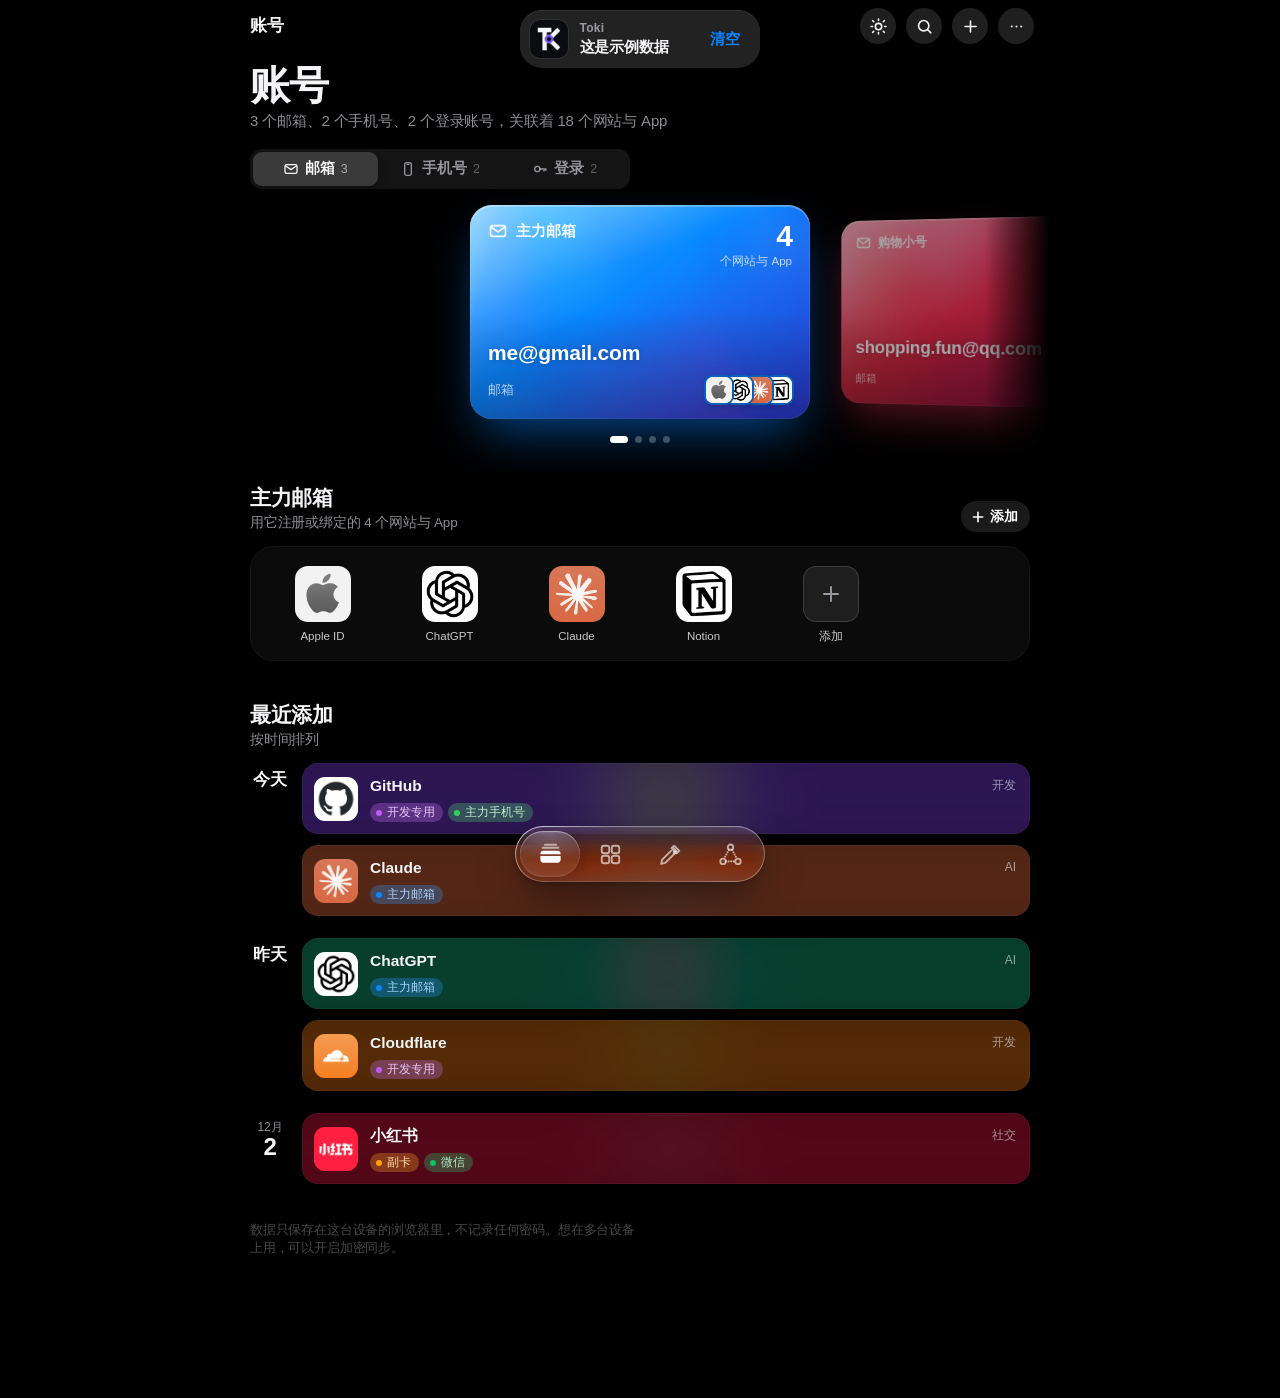
==== commit 13ab2051: "deploy: v1.0.9 分类增删改玻璃弹窗 + 关系图加宽横滑" ====
--- a/index.html
+++ b/index.html
@@ -11,10 +11,10 @@
   <meta name="description" content="账号关系与 API Token 管理，一眼看清" />
   <title>Toki · 账号与密钥</title>
   <script>try{if(localStorage.getItem("atlas.theme")==="light"){document.documentElement.dataset.theme="light";document.querySelector('meta[name="apple-mobile-web-app-status-bar-style"]').content="default";document.querySelector('meta[name="theme-color"]').content="#f2f2f7"}}catch(e){}</script>
-  <link rel="icon" href="logo.svg?v=toki10" type="image/svg+xml" />
+  <link rel="icon" href="logo.svg?v=toki12" type="image/svg+xml" />
   <link rel="manifest" href="manifest.webmanifest" />
-  <link rel="apple-touch-icon" href="icon.png?v=toki10" />
-  <link rel="stylesheet" href="styles.css?v=toki10" />
+  <link rel="apple-touch-icon" href="icon.png?v=toki12" />
+  <link rel="stylesheet" href="styles.css?v=toki12" />
 </head>
 <body>
   <div class="glow" id="glow"></div>
@@ -82,8 +82,8 @@
     <!-- 关系图 -->
     <section class="view" data-view="graph">
       <div class="hello"><h1 class="large">关系图</h1><p class="summary" id="graphSummary"></p></div>
-      <div class="map" id="mapBox"></div>
-      <p class="map-tip" id="mapTip">点一张卡片，只看它连着的；再点一下打开详情。</p>
+      <div class="map-scroll" id="mapScroll"><div class="map" id="mapBox"></div></div>
+      <p class="map-tip" id="mapTip">点一张卡片，只看它连着的；左右滑动查看完整关系图。</p>
     </section>
 
     <p class="footnote" id="footnote"></p>
@@ -111,10 +111,18 @@
     </div>
   </div>
 
+  <div class="cat-dialog-layer" id="catDialogLayer">
+    <div class="cat-dialog" id="catDialog" role="dialog" aria-modal="true">
+      <div class="cat-dialog-head"><button class="cat-dialog-mgmt" id="catDialogManage">管理</button><b id="catDialogTitle">选择分类</b><button id="catDialogClose" aria-label="取消">✕</button></div>
+      <div class="cat-dialog-list" id="catDialogList"></div>
+      <div class="cat-dialog-custom" id="catDialogCustomRow" hidden><input id="catDialogInput" placeholder="输入分类名称" autocomplete="off" /><button id="catDialogOk">确定</button></div>
+    </div>
+  </div>
+
   <div class="toast" id="toast"></div>
   <input type="file" id="fileInput" accept="application/json" hidden />
-  <script src="tokens.js?v=toki10"></script>
-  <script src="app.js?v=toki10"></script>
+  <script src="tokens.js?v=toki12"></script>
+  <script src="app.js?v=toki12"></script>
 <script>if("serviceWorker" in navigator&&location.protocol.startsWith("http"))addEventListener("load",()=>navigator.serviceWorker.register("sw.js"));</script>
 </body>
 </html>
--- a/styles.css
+++ b/styles.css
@@ -287,6 +287,40 @@
 .btn-filled{display:inline-flex;align-items:center;justify-content:center;padding:12px 22px;border-radius:999px;background:#fff;color:#000;font-weight:600;font-size:16px;transition:transform .3s var(--bounce)}
 .btn-filled:active{transform:scale(.95)}
 
+/* ---------- 分类居中对话框 ---------- */
+.cat-dialog-layer{position:fixed;inset:0;z-index:70;display:grid;place-items:center;background:rgba(0,0,0,.44);backdrop-filter:blur(24px) saturate(1.8);-webkit-backdrop-filter:blur(24px) saturate(1.8);opacity:0;pointer-events:none;transition:opacity .25s}
+.cat-dialog-layer.show{opacity:1;pointer-events:auto}
+.cat-dialog{width:min(344px,calc(100vw - 40px));max-height:min(580px,72vh);display:flex;flex-direction:column;overflow:hidden;border-radius:22px;
+  background:rgba(60,60,64,.55);backdrop-filter:blur(40px) saturate(1.9);-webkit-backdrop-filter:blur(40px) saturate(1.9);
+  box-shadow:0 24px 80px rgba(0,0,0,.5),inset 0 .5px 0 rgba(255,255,255,.2),inset 0 0 0 .5px rgba(255,255,255,.08);
+  transform:scale(.9);transition:transform .4s var(--spring)}
+.cat-dialog-layer.show .cat-dialog{transform:none}
+.cat-dialog-head{display:flex;align-items:center;justify-content:space-between;gap:8px;padding:15px 16px 9px;font-size:17px}
+.cat-dialog-head b{flex:1;text-align:center}
+.cat-dialog-head button{min-width:32px;height:30px;padding:0 8px;border-radius:10px;background:rgba(118,118,128,.28);font-size:13px;color:var(--label)}
+.cat-dialog-head #catDialogManage{color:var(--tint)}
+.cat-dialog-list{overflow-y:auto;padding:0 10px 10px;-webkit-overflow-scrolling:touch}
+.cat-dialog-list>button{width:100%;display:flex;align-items:center;justify-content:space-between;padding:12px 12px;border-radius:12px;font-size:16px;text-align:left}
+.cat-dialog-list>button:active{background:rgba(118,118,128,.28)}
+.cat-dialog-list>button.on{background:color-mix(in srgb,var(--tint) 26%,transparent);color:var(--tint);font-weight:600}
+.cat-dialog-list button .tick{color:var(--tint);font-weight:700}
+.cat-dialog-list button.custom{margin-top:5px;box-shadow:inset 0 .5px 0 var(--separator);color:var(--tint)}
+.cat-dialog .cat-row{display:flex;align-items:center;gap:6px;margin-bottom:6px}
+.cat-dialog .cat-row button{padding:10px 12px;border-radius:11px;background:rgba(118,118,128,.18);font-size:15px}
+.cat-dialog .cat-rename{flex:1;display:flex;align-items:center;justify-content:space-between;text-align:left}
+.cat-dialog .cat-rename i{font-style:normal;color:var(--secondary)}
+.cat-dialog .cat-del{width:40px;color:var(--red);font-size:19px;line-height:1}
+.cat-dialog .cat-row button:disabled{opacity:.35}
+.cat-dialog .cat-confirm{text-align:center;padding:18px 10px 8px;font-size:16px;line-height:1.5}
+.cat-dialog .cat-confirm small{color:var(--secondary);font-size:13px}
+.cat-dialog-list>button.cat-danger{color:var(--red);font-weight:600;box-shadow:inset 0 .5px 0 var(--separator)}
+.cat-dialog-custom{display:flex;gap:8px;padding:10px 14px 16px;box-shadow:inset 0 .5px 0 var(--separator)}
+.cat-dialog-custom[hidden]{display:none}
+.cat-dialog-custom input{flex:1;min-width:0;padding:10px 12px;border-radius:10px;border:0;outline:none;background:rgba(118,118,128,.28);font-size:16px;color:var(--label)}
+.cat-dialog-custom button{padding:0 14px;border-radius:10px;background:var(--tint);color:#fff;font-weight:600}
+html[data-theme=light] .cat-dialog{background:rgba(255,255,255,.6);box-shadow:0 24px 80px rgba(0,0,0,.18),inset 0 .5px 0 rgba(255,255,255,.9),inset 0 0 0 .5px rgba(0,0,0,.05)}
+html[data-theme=light] .cat-dialog-custom input{background:rgba(118,118,128,.14)}
+
 /* ---------- spotlight ---------- */
 .spot-layer{position:fixed;inset:0;z-index:60;background:rgba(0,0,0,.6);backdrop-filter:blur(30px) saturate(1.6);-webkit-backdrop-filter:blur(30px) saturate(1.6);opacity:0;pointer-events:none;transition:opacity .25s}
 .spot-layer.show{opacity:1;pointer-events:auto}
@@ -411,7 +445,9 @@
 .tabbar button svg{width:24px;height:24px}
 
 /* relationship map */
-.map{position:relative;margin:26px 20px 0}
+.map-scroll{margin:26px 0 0;overflow-x:auto;overflow-y:hidden;-webkit-overflow-scrolling:touch;scrollbar-width:none}
+.map-scroll::-webkit-scrollbar{display:none}
+.map{position:relative;margin:0 20px;width:640px}
 .map .threads{position:absolute;left:0;top:0;overflow:visible;pointer-events:none}
 .threads path{fill:none;stroke:var(--c);stroke-width:1.8;stroke-opacity:.5;stroke-linecap:round;transition:stroke-opacity .3s,stroke-width .3s}
 .map.focus .threads path{stroke-opacity:.07}
